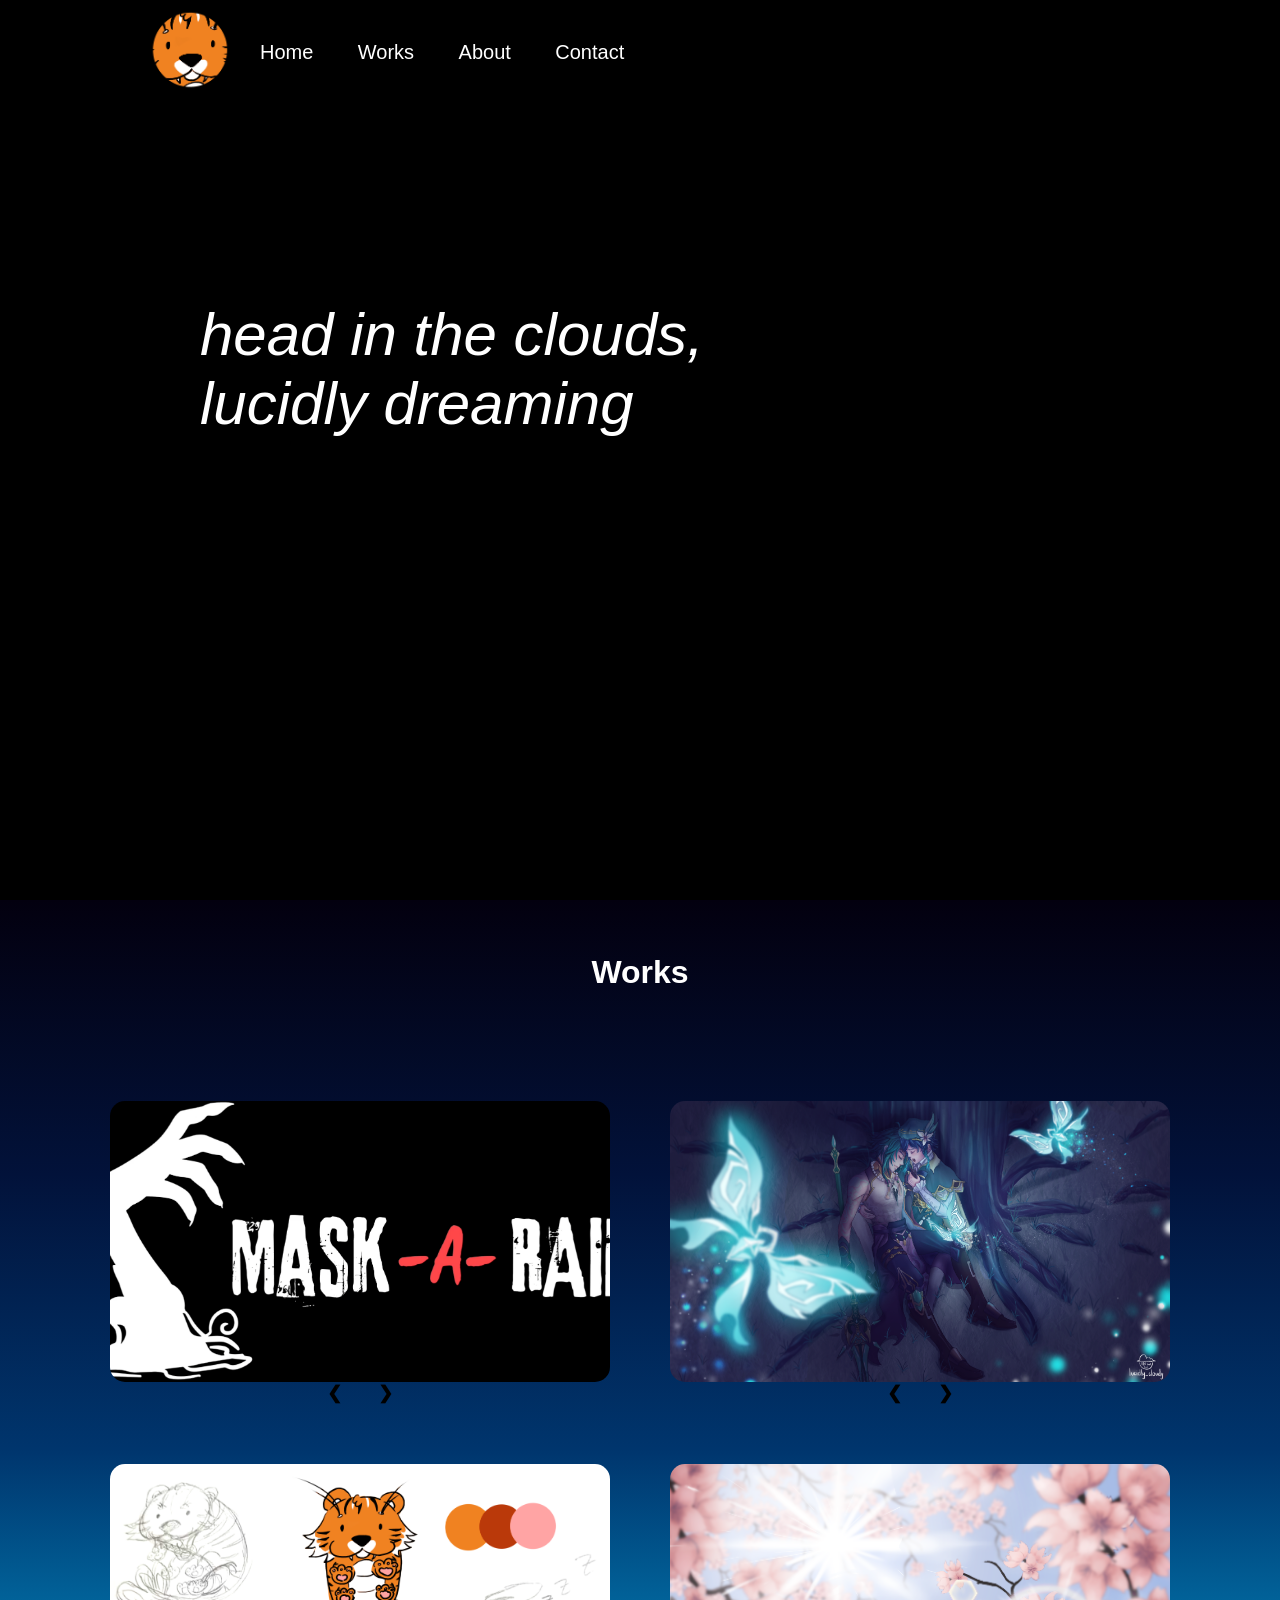
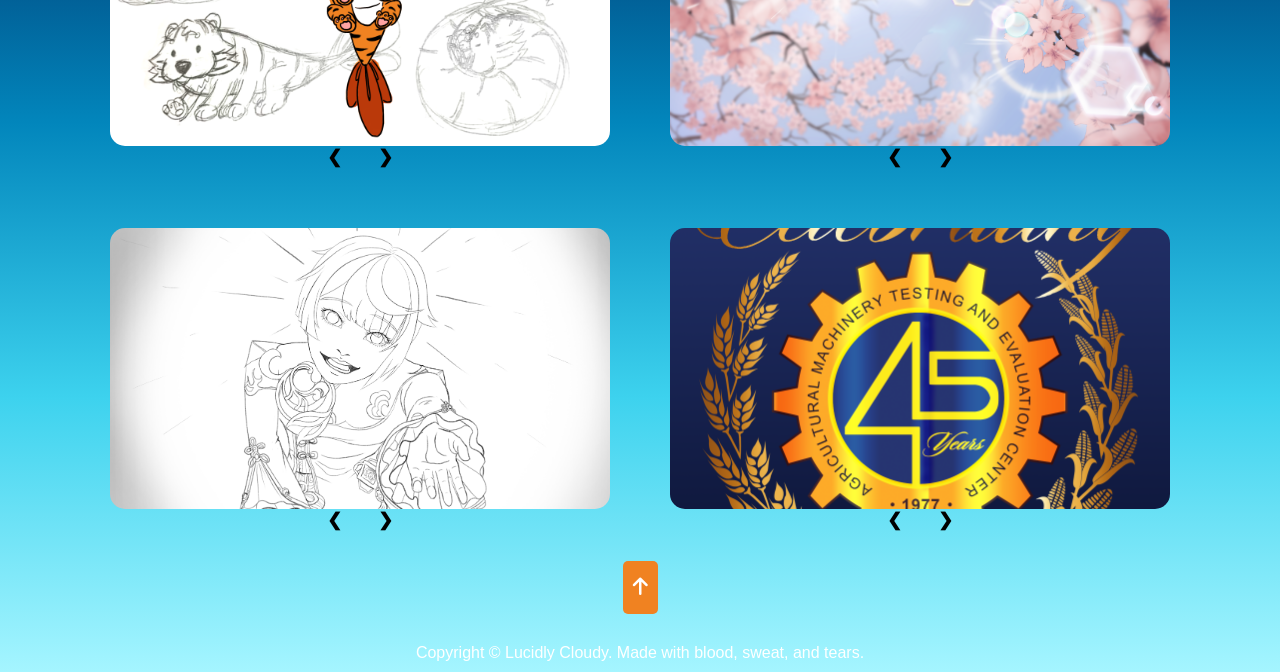
==== index.html @ 6aa977ea "fixed bug" ====
<!DOCTYPE html>
<html lang="en">
<head>
    <meta charset="UTF-8">
    <meta name="viewport" content="width=device-width, initial-scale=1.0">
    <title>Lucidly Cloudy</title>
    <link rel="stylesheet" href="style.css">
    <link rel="stylesheet" href="https://cdnjs.cloudflare.com/ajax/libs/font-awesome/6.4.2/css/all.min.css" integrity="sha512-z3gLpd7yknf1YoNbCzqRKc4qyor8gaKU1qmn+CShxbuBusANI9QpRohGBreCFkKxLhei6S9CQXFEbbKuqLg0DA==" crossorigin="anonymous" referrerpolicy="no-referrer" />
</head>
<body>
    <!--Header-->
    <div id="home"></div>    
    <div class="headerbackground"></div>
    <div class="headercontainer">
        <div class="header">
            <nav>
                <a href="index.html"><img class="logo" src="ImageLogo.png"></a>
                <ul>
                    <li><a href="#home">Home</a></li>
                    <li><a href="#works">Works</a></li>
                    <li><a href="about.html">About</a></li>
                    <li><a href="contact.html">Contact</a></li>
                </ul>
            </nav>
        </div>
        <p class="headerquote">head in the clouds,<br>lucidly dreaming</p>
    </div>

    <!--Works-->
    <div id="works">
        <br>
        <br>
        <br>   
        <h1 class="worksmaintitle">Works</h1> 
        <div class="workscontainer">
            <!--Games-->
            <div class="slideshow-container">
                <div class="mySlides1">
                    <img src="ImageTusokatTiyaga.png">
                    <div class="card-body">
                        <h1 class="worksTitle">Games</h1>
                        <a href="games.html"><button class = "card-btn"> see more</button></a>
                    </div>
                </div>
                <div class="mySlides1">
                    <img src="ImageDeepSpaceTavern.png">
                    <div class="card-body">
                        <h1 class="worksTitle">Games</h1>
                        <a href="games.html"><button class = "card-btn"> see more</button></a>
                    </div>
                </div>
                <div class="mySlides1">
                    <img src="ImgaeMaskARaid.png">
                    <div class="card-body">
                        <h1 class="worksTitle">Games</h1>
                        <a href="games.html"><button class = "card-btn"> see more</button></a>
                    </div>
                </div>
                <a class="prev" onclick="plusSlides(-1, 0)">&#10094;</a>
                <a class="next" onclick="plusSlides(1, 0)">&#10095;</a>
            </div>

            <!--Digital Illustrations-->
            <div class="slideshow-container">
                <div class="mySlides2">
                    <img src="ImageZhongli.png">
                    <div class="card-body">
                        <h1 class="worksTitle">Digital Illustrations</h1>
                        <a href="digitalillustrations.html"><button class = "card-btn"> see more</button></a>
                    </div>
                </div>
                <div class="mySlides2">
                    <img src="ImageMagic.png">
                    <div class="card-body">
                        <h1 class="worksTitle">Digital Illustrations</h1>
                        <a href="digitalillustrations.html"><button class = "card-btn"> see more</button></a>
                    </div>
                </div>
                <div class="mySlides2">
                    <img src="ImageXIaoven.png">
                    <div class="card-body">
                        <h1 class="worksTitle">Digital Illustrations</h1>
                        <a href="digitalillustrations.html"><button class = "card-btn"> see more</button></a>
                    </div>
                </div>
                <a class="prev" onclick="plusSlides(-1, 1)">&#10094;</a>
                <a class="next" onclick="plusSlides(1, 1)">&#10095;</a>
            </div>

            <!--Character Design-->
            <div class="slideshow-container">
                <div class="mySlides3">
                    <img src="ImageCorgi-Panda Onsie in Flower Field.jpg">
                    <div class="card-body">
                        <h1 class="worksTitle">Character Designs</h1>
                        <a href="characterdesigns.html"><button class = "card-btn"> see more</button></a>
                    </div>
                </div>
                <div class="mySlides3">
                    <img src="ImageOC1CharSheet.png">
                    <div class="card-body">
                        <h1 class="worksTitle">Character Designs</h1>
                        <a href="characterdesigns.html"><button class = "card-btn"> see more</button></a>
                    </div>
                </div>
                <div class="mySlides3">
                    <img src="ImageSugpoCharSheet.png">
                    <div class="card-body">
                        <h1 class="worksTitle">Character Designs</h1>
                        <a href="characterdesigns.html"><button class = "card-btn"> see more</button></a>
                    </div>
                </div>
                <a class="prev" onclick="plusSlides(-1, 2)">&#10094;</a>
                <a class="next" onclick="plusSlides(1, 2)">&#10095;</a>
            </div>

            <!--Backgrounds-->
            <div class="slideshow-container">
                <div class="mySlides4">
                    <img src="ImageLiyue.jpg">
                    <div class="card-body">
                        <h1 class="worksTitle">Backgrounds</h1>
                        <a href="backgrounds.html"><button class = "card-btn"> see more</button></a>
                    </div>
                </div>
                <div class="mySlides4">
                    <img src="ImageStarTrail.png">
                    <div class="card-body">
                        <h1 class="worksTitle">Backgrounds</h1>
                        <a href="backgrounds.html"><button class = "card-btn"> see more</button></a>
                    </div>
                </div>
                <div class="mySlides4">
                    <img src="ImageSakura.png">
                    <div class="card-body">
                        <h1 class="worksTitle">Backgrounds</h1>
                        <a href="backgrounds.html"><button class = "card-btn"> see more</button></a>
                    </div>
                </div>
                <a class="prev" onclick="plusSlides(-1, 3)">&#10094;</a>
                <a class="next" onclick="plusSlides(1, 3)">&#10095;</a>
            </div>
            <div class="slideshow-container">
                <div class="mySlides5">
                    <img src="Image01 She must have known.png">
                    <div class="card-body">
                       <h1 class="worksTitle">Storyboards, Comics, Scripts, Animatics</h1>
                       <a href="storyboards.html"><button class = "card-btn"> see more</button></a>
                   </div>
                </div>

                <!--Comics-->
                <div class="mySlides5">
                    <img src="Image14 You are.png">
                    <div class="card-body">
                       <h1 class="worksTitle">Storyboards, Comics, Scripts, Animatics</h1>
                       <a href="storyboards.html"><button class = "card-btn"> see more</button></a>
                   </div>
                </div>
                <div class="mySlides5">
                    <img src="Image11.png">
                    <div class="card-body">
                       <h1 class="worksTitle">Storyboards, Comics, Scripts, Animatics</h1>
                       <a href="storyboards.html"><button class = "card-btn"> see more</button></a>
                   </div>
                </div>
                <a class="prev" onclick="plusSlides(-1, 4)">&#10094;</a>
                <a class="next" onclick="plusSlides(1, 4)">&#10095;</a>
            </div>

           <!--Graphic Designs-->
           <div class="slideshow-container">
               <div class="mySlides6">
                   <img src="ImageScientificbanner.png">
                   <div class="card-body">
                       <h1 class="worksTitle">Graphic Designs</h1>
                       <a href="graphicdesigns.html"><button class = "card-btn"> see more</button></a>
                   </div>
               </div>
                <div class="mySlides6">
                    <img src="ImageAgriculturalmachinesicon.png">
                    <div class="card-body">
                       <h1 class="worksTitle">Graphic Designs</h1>
                       <a href="graphicdesigns.html"><button class = "card-btn"> see more</button></a>
                   </div>
                </div>
                <div class="mySlides6">
                    <img src="ImageAMTEC Post 2.png">
                    <div class="card-body">
                       <h1 class="worksTitle">Graphic Designs</h1>
                       <a href="graphicdesigns.html"><button class = "card-btn"> see more</button></a>
                   </div>
                </div>
                <a class="prev" onclick="plusSlides(-1, 5)">&#10094;</a>
                <a class="next" onclick="plusSlides(1, 5)">&#10095;</a>
            </div>
        
        </div>    
        
        <!--Return Button-->
        <a href="#home"><button class="upbtn"><i class="fas fa-arrow-up"></i></button></a>

        <!--Copyright-->
        <div class="copyright">
            <p>Copyright © Lucidly Cloudy. Made with blood, sweat, and tears.</p>
        </div>

    </div> 
            
        
    
    

    <script src="script.js"></script>

    
</body>
</html>
---- style.css ----
*{
    padding: 0;
    margin: 0;
    font-family: 'Poppins', sans-serif; 
}

body {
    background-color: black;
    color: #fff;
}

/*Smooth Scrolling upon clicking 'Work'*/
html{
    scroll-behavior: smooth;
}

/*Fade In Effect*/
@keyframes fadeIn {
    0% {
      opacity: 0;
    }
    100% {
        opacity: 100%;    }
  } 

 /*For all Images*/
img {
    width: 100%;
    height: 100%;
    object-fit: cover;
    border-radius: 15px;
}


#home{
    color: none;
}

/*--Header--*/
.headerbackground{
    animation: fadeIn 5s;
    width: 100%;
    height: 100vh;
    background-image: url(ImageMagic.png);
    background-size: cover;
    background-position: center;
    position: absolute;
    background-attachment: fixed;
}

.headercontainer{
    width: 100%;
    height: 100vh;
    position: relative;
}

.header{
    animation: fadeIn 1s;
    width: 100%;
    height: 100px;
}

.logo{
    padding: 10px 10px 10px 150px;
    width: 80px;
    height: 80px;
    position: relative;
}

/*Navigation Format*/
nav{
    display: flex;
    align-items:center;
    flex-wrap: wrap;
}

nav ul li{
    display: inline-block;
    list-style: none;
    margin: 20px;
}

nav ul li a {
    color: #fff;
    text-decoration: none;
    font-size: 20px;
    position:relative;
}

nav ul li a::after{
    content: '';
    width: 0;
    height: 3px;   
    background: #F08221;
    position: absolute;
    left: 0;
    bottom: -6px;
    transition: 0.5s;
}

nav ul li a:hover::after{
    width: 100%
}

/*Header Quote*/
.headerquote {
    animation: fadeIn 3s;
    padding: 200px 0px 100px 200px;
    font-size: 60px;
    font-style:italic;  
    color: #fff;
    position: relative;
}





/*Works*/
#works{ 
    background-image: linear-gradient(#03000f, #02123a,#00356d, #0286bc, #3dd2ee, #a5f5ff);   
    width: 100%;
    height: 100hv;
    text-align: center;
    position: absolute;
}

.worksmaintitle{
    padding: 0px 50px 80px 50px;
}

/*Slideshow*/
.workscontainer{
    justify-content: center;    
    display: flex;
    flex-wrap: wrap;
    position: relative;
}

.slideshow-container {
    padding: 30px;
    position: relative;
}

.mySlides1, .mySlides2, .mySlides3, .mySlides4, .mySlides5, .mySlides6{
    overflow: hidden;
    display: none;
    width:  500px;
    height: 281.25px;
    position: relative;
}

/*Slideshow Button*/
.prev, .next {
    cursor:pointer;
    width: auto;
    padding: 16px;
    color: black;
    font-weight: bold;
    font-size: 18px;
    transition: 0.6s ease;
    border-radius: 3px 0 0 3px;
    user-select: none;
    outline: none;
  }

.next {
    right: 0;
    border-radius: 0 3px 3px 0;
}

.prev:hover, .next:hover {
  color: #F08221;
}

/*Card Pop-up*/
.card-body{
    width:  500px;
    height: 281.25px;
    position: absolute;
    top:330px;
    right:0px;
    background: #f082218a;
    backdrop-filter: blur(5px);
    border-radius: 15px;
    transition: 0.7s;
}

.worksTitle{
   padding: 25% 0% 3% 0%;
}

.card-btn{
    color: black;
    background: white;
    padding: 10px 20px;
    border-radius: 5px;
    border: none;
    outline: none;
    font-weight: 500;
    cursor: pointer;
}

.card-btn:hover{
    color: white;
    background: rgb(73, 132, 209);
}

.mySlides1:hover .card-body{
    top: 0px;
    right: 0px;
}
.mySlides2:hover .card-body{
    top: 0px;
    right: 0px;
}
.mySlides3:hover .card-body{
    top: 0px;
    right: 0px;
}
.mySlides4:hover .card-body{
    top: 0px;
    right: 0px;
}
.mySlides5:hover .card-body{
    top: 0px;
    right: 0px;
}
.mySlides6:hover .card-body{
    top: 0px;
    right: 0px;
}
.upbtn{
    color: white;
    background: #F08221;
    padding: 15px 10px;
    border-radius: 5px;
    border: none;
    outline: none;
    font-weight: 500;
    cursor: pointer;
    font-size: 20px;
    position: relative;
}

.upbtn:hover{
    color: #F08221;
    background: white;
}



/*About Me*/
.headerbackgroundAbout{
    background-image: linear-gradient(#2E5894, #5175A7, #7392BA, #96AFCD, #B8CCE0, #DBE9F3);
    background-repeat: no-repeat;
    background-size: 100%;
    width: 100%;
    height: 100vh;
    position: absolute;
}

.headercontainerAbout{ 
    width: 100%; 
    height: 100hv;
}

.aboutcontainer{
    width: 100%;
    height: 100%;
    background-position: center;
    padding: 80px 0px 0px 0px ;
    display: flex;
    flex-wrap: wrap;
    justify-content:center;
    position: relative;
}

.mypicturecontainer{
    animation: fadeIn 2s;
    background-color:'';
    width: 523px;
    height: 700px;
    object-fit: contain;
}

.aboutmecontainer{
    animation: fadeIn 5s;
    padding: 20px;
    width: 523px;
    height: 700x;
    position: relative;
}

.aboutmetitle{
    padding: 0px 50px 10px 50px;
    font-size: 45px;
}

.aboutmetext{
    padding: 0px 50px 0px 50px;
    font-size: 20px;
}

.otherinfotitle{
    padding: 0px 50px 0px 50px;
    font-size: 45px;
}

.otherinfocontainer{
    padding: 0px 50px 80px 70px;
    width: 520px;
    height: 100px;
}

.otherinfotext{
    font-size: 20px;
}





/*Contact*/
.contactcontainer{
    animation: fadeIn 2s;
    width: 100%;
    height: 100px;
}

.contactrow{
    padding: 100px;
    display: flex;
    justify-content:center;
    position: relative;
}

/*Contact Left Side*/
.contact-left{
    flex-basis: 25%;
    padding: 20px;
    width: 100px;
    height: 100px;
    position: relative;
}

.contactmetitle{
    font-size: 45px;
}

.contactleft p{
    flex-basis: 30px;
}

.contactleft p i{
    color:white;
    margin-right: 15px;
    font-size: 25px;
}

.socialicons{
    margin-top: 30px;
}

.social-icons a{
    text-decoration: none;
    font-size: 25px;
    margin-right: 15px;
    color: white;
    display: inline-block;
    transition: transform 0.5s;
}

.social-icons a:hover{
    color: #F08221;
    transform: translateY(-5px);
    
}

.about-btn{
    text-decoration: none;
    color: black;
    background: white;
    padding: 10px 20px;
    border-radius: 5px;
    border: 0;
    outline: none;
    font-weight: 500;
    cursor: pointer;
}

.about-btn:hover{
    color: white;
    background: #F08221;
}

/*Contact Right Side*/
.contact-right{
    flex-basis: -75%;
    padding: 20px;
}

.contact-right form{
    width: 100%;
}

form input, form textarea{
    width: 100%;
    border: 0;
    outline: none;
    background: white;
    padding: 15px;
    margin: 15px 0;
    color: black;
    font-size: 18px;
    border-radius: 6px;
}

#msg{
    color: white;
    margin-top: 10px;
    display: block;
}

/*Copyright*/
.copyright{
    position: absolute;
    position: relative;
    text-align: center;
    margin-top: 30px;
    margin-bottom: 10px;
}


/*Gallery*/
.gallerycontainer{
    position: relative;
    min-height: 100vh;
    background-image: linear-gradient(#2E5894, #5175A7, #7392BA, #96AFCD, #B8CCE0, #DBE9F3);
}

.galleryTitle{
    font-size: 40px;
    font-weight: 500;
    padding: 15px;
    color: white;   
    text-align: center;
    font-weight: 600;
}

.gallerycontainer .galleryimage-container{
    display: flex;
    flex-wrap: wrap;
    gap: 15px;
    justify-content: center;
    padding: 10px;
}

.gallerycontainer .galleryimage-container .galleryimage{
    height: 300px;
    width: 400px;
    border: 10px solid white;
    box-shadow: 0 5px 15px rgba(0,0,0,.1);
    overflow: hidden;
    cursor: pointer;
}

.gallerycontainer .galleryimage-container .galleryimage img{
    width: 100%;
    height: 100%;
    object-fit: cover;
    transition: .2s linear;
}

.gallerycontainer .galleryimage-container .galleryimage:hover img{
    transform: scale(1.2);
}

/*Button to Return to Works*/
.returntoWorks a{
    text-decoration: none;
}

.returntoWorks p{
    padding: 50px;
    font-size: 20px;
    color:black;
}

.returntoWorks:hover p{
    color: #F08221;
}

/*popup*/
.gallerycontainer .popup-image{
    position: fixed;
    top: 0;
    left: 0;    
    background: rgba(0,0,0,.9);
    height: 100%;
    width: 100%;
    z-index: 100;
    display: none; 
}

.gallerycontainer .popup-image span{
    position: absolute;
    top: 0;
    right: 10px;
    font-size: 40px;
    font-weight: bolder;
    color: white;
    cursor: pointer;
    z-index: 100;
}

.gallerycontainer .popup-image img{
    position: absolute;
    top: 50%;
    left: 50%;
    transform: translate(-50%, -50%);
    height: 800px;
    object-fit: contain; 
}

@media (max-width:768px) {
    .gallerycontainer .popup-image img{
        width: 95%;
    }
        
}
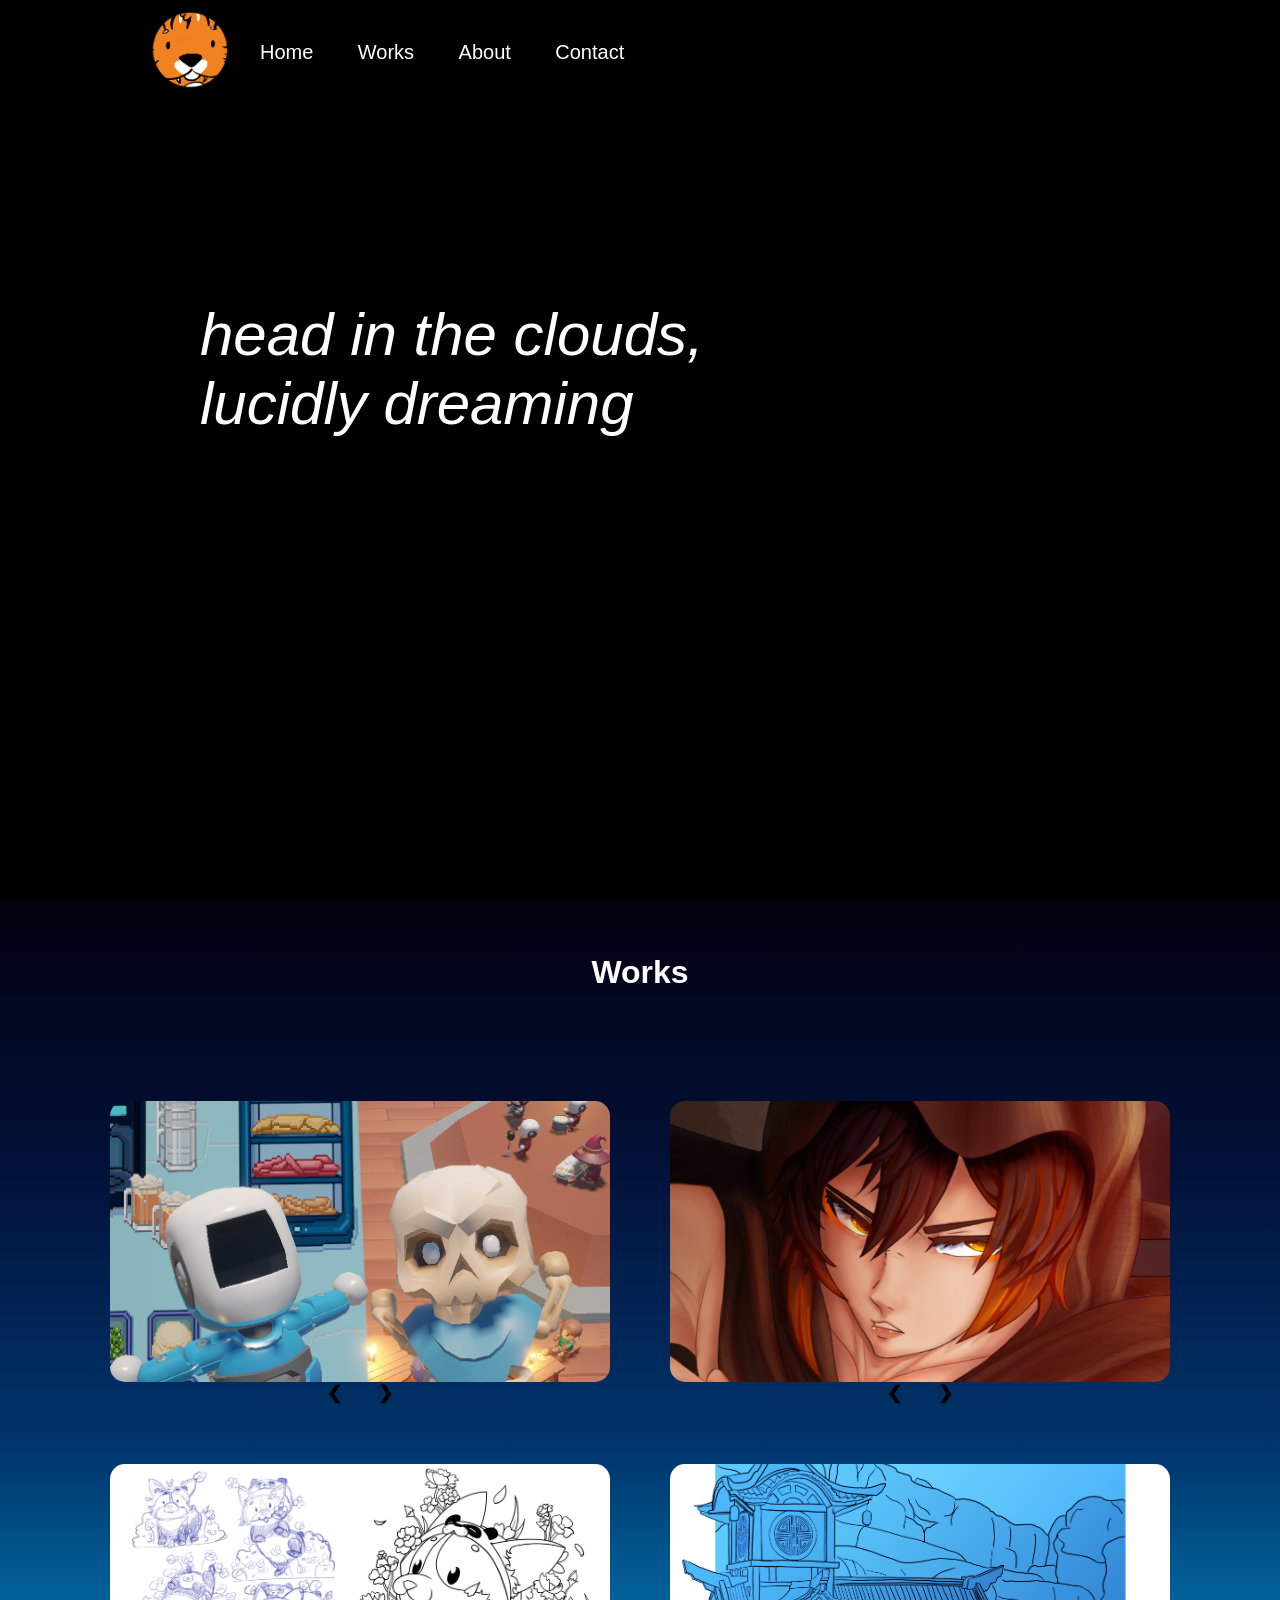
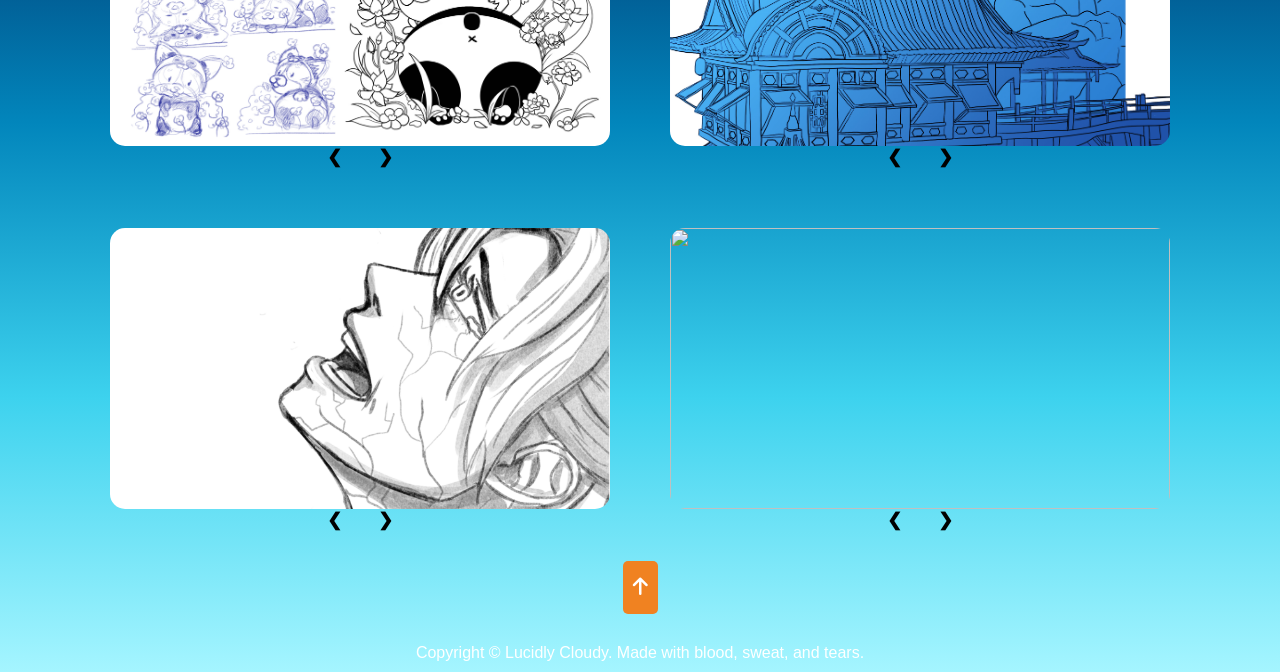
==== commit 28bed1a0: "trial" ====
--- a/index.html
+++ b/index.html
@@ -36,28 +36,28 @@
             <!--Games-->
             <div class="slideshow-container">
                 <div class="mySlides1">
-                    <img src="ImageTusokatTiyaga.png">
+                    <img src="ImageDeepSpaceTavern.png">
                     <div class="card-body">
                         <h1 class="worksTitle">Games</h1>
                         <a href="games.html"><button class = "card-btn"> see more</button></a>
                     </div>
                 </div>
                 <div class="mySlides1">
-                    <img src="ImageDeepSpaceTavern.png">
+                    <img src="ImageMaskARaid.png">
                     <div class="card-body">
                         <h1 class="worksTitle">Games</h1>
                         <a href="games.html"><button class = "card-btn"> see more</button></a>
                     </div>
                 </div>
                 <div class="mySlides1">
-                    <img src="ImgaeMaskARaid.png">
+                    <img src="ImageTusokatTiyaga.png">
                     <div class="card-body">
                         <h1 class="worksTitle">Games</h1>
                         <a href="games.html"><button class = "card-btn"> see more</button></a>
                     </div>
                 </div>
-                <a class="prev" onclick="plusSlides(-1, 0)">&#10094;</a>
-                <a class="next" onclick="plusSlides(1, 0)">&#10095;</a>
+                <a class="prev" onclick="plusSlides(-1, 0, this)">&#10094;</a>
+                <a class="next" onclick="plusSlides(1, 0, this)">&#10095;</a>
             </div>
 
             <!--Digital Illustrations-->
@@ -83,8 +83,8 @@
                         <a href="digitalillustrations.html"><button class = "card-btn"> see more</button></a>
                     </div>
                 </div>
-                <a class="prev" onclick="plusSlides(-1, 1)">&#10094;</a>
-                <a class="next" onclick="plusSlides(1, 1)">&#10095;</a>
+                <a class="prev" onclick="plusSlides(-1, 1, this)">&#10094;</a>
+                <a class="next" onclick="plusSlides(1, 1, this)">&#10095;</a>
             </div>
 
             <!--Character Design-->
@@ -110,8 +110,8 @@
                         <a href="characterdesigns.html"><button class = "card-btn"> see more</button></a>
                     </div>
                 </div>
-                <a class="prev" onclick="plusSlides(-1, 2)">&#10094;</a>
-                <a class="next" onclick="plusSlides(1, 2)">&#10095;</a>
+                <a class="prev" onclick="plusSlides(-1, 2, this)">&#10094;</a>
+                <a class="next" onclick="plusSlides(1, 2, this)">&#10095;</a>
             </div>
 
             <!--Backgrounds-->
@@ -137,8 +137,8 @@
                         <a href="backgrounds.html"><button class = "card-btn"> see more</button></a>
                     </div>
                 </div>
-                <a class="prev" onclick="plusSlides(-1, 3)">&#10094;</a>
-                <a class="next" onclick="plusSlides(1, 3)">&#10095;</a>
+                <a class="prev" onclick="plusSlides(-1, 3, this)">&#10094;</a>
+                <a class="next" onclick="plusSlides(1, 3, this)">&#10095;</a>
             </div>
             <div class="slideshow-container">
                 <div class="mySlides5">
@@ -164,8 +164,8 @@
                        <a href="storyboards.html"><button class = "card-btn"> see more</button></a>
                    </div>
                 </div>
-                <a class="prev" onclick="plusSlides(-1, 4)">&#10094;</a>
-                <a class="next" onclick="plusSlides(1, 4)">&#10095;</a>
+                <a class="prev" onclick="plusSlides(-1, 4, this)">&#10094;</a>
+                <a class="next" onclick="plusSlides(1, 4, this)">&#10095;</a>
             </div>
 
            <!--Graphic Designs-->
@@ -191,8 +191,8 @@
                        <a href="graphicdesigns.html"><button class = "card-btn"> see more</button></a>
                    </div>
                 </div>
-                <a class="prev" onclick="plusSlides(-1, 5)">&#10094;</a>
-                <a class="next" onclick="plusSlides(1, 5)">&#10095;</a>
+                <a class="prev" onclick="plusSlides(-1, 5, this)">&#10094;</a>
+                <a class="next" onclick="plusSlides(1, 5, this)">&#10095;</a>
             </div>
         
         </div>    
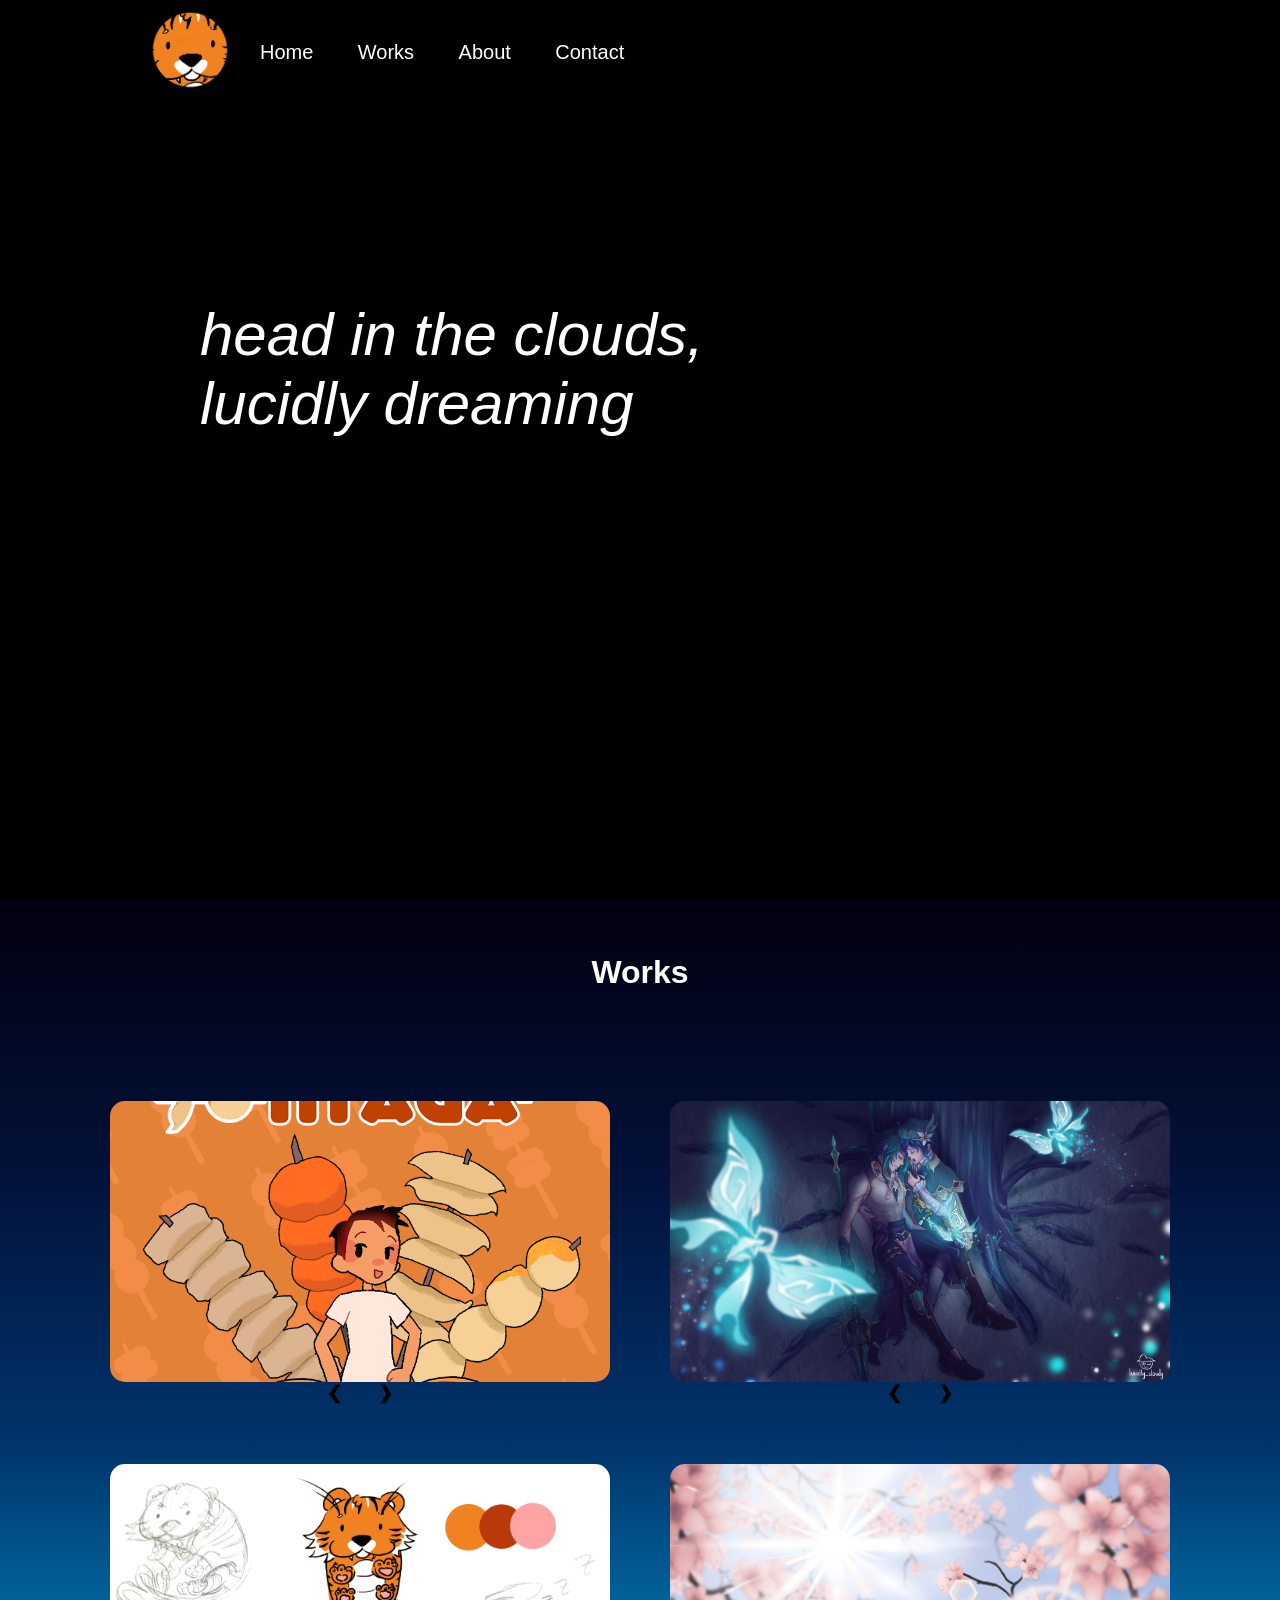
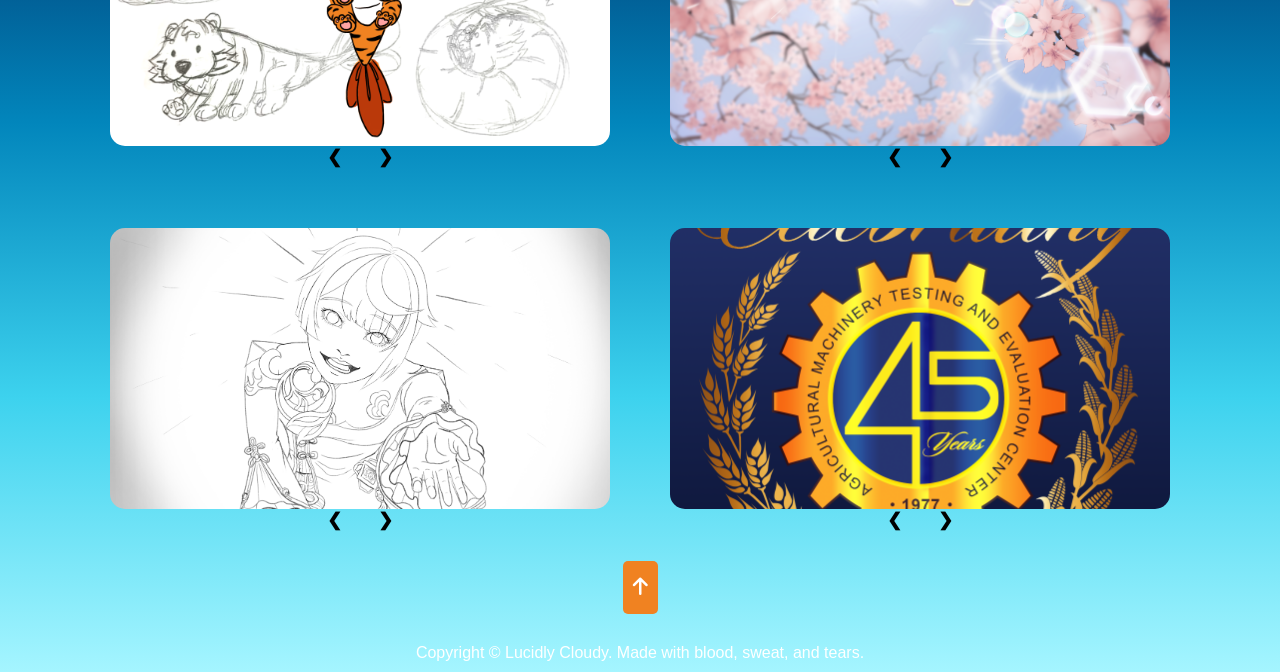
==== commit 6329a5a1: "changed first images" ====
--- a/index.html
+++ b/index.html
@@ -36,7 +36,7 @@
             <!--Games-->
             <div class="slideshow-container">
                 <div class="mySlides1">
-                    <img src="ImageDeepSpaceTavern.png">
+                    <img src="ImageTusokatTiyaga.png">
                     <div class="card-body">
                         <h1 class="worksTitle">Games</h1>
                         <a href="games.html"><button class = "card-btn"> see more</button></a>
@@ -50,7 +50,7 @@
                     </div>
                 </div>
                 <div class="mySlides1">
-                    <img src="ImageTusokatTiyaga.png">
+                    <img src="ImageDeepSpaceTavern.png">
                     <div class="card-body">
                         <h1 class="worksTitle">Games</h1>
                         <a href="games.html"><button class = "card-btn"> see more</button></a>
@@ -63,7 +63,7 @@
             <!--Digital Illustrations-->
             <div class="slideshow-container">
                 <div class="mySlides2">
-                    <img src="ImageZhongli.png">
+                    <img src="ImageXIaoven.png">
                     <div class="card-body">
                         <h1 class="worksTitle">Digital Illustrations</h1>
                         <a href="digitalillustrations.html"><button class = "card-btn"> see more</button></a>
@@ -77,7 +77,7 @@
                     </div>
                 </div>
                 <div class="mySlides2">
-                    <img src="ImageXIaoven.png">
+                    <img src="ImageZhongli.png">
                     <div class="card-body">
                         <h1 class="worksTitle">Digital Illustrations</h1>
                         <a href="digitalillustrations.html"><button class = "card-btn"> see more</button></a>
@@ -90,7 +90,7 @@
             <!--Character Design-->
             <div class="slideshow-container">
                 <div class="mySlides3">
-                    <img src="ImageCorgi-Panda Onsie in Flower Field.jpg">
+                    <img src="ImageSugpoCharSheet.png">
                     <div class="card-body">
                         <h1 class="worksTitle">Character Designs</h1>
                         <a href="characterdesigns.html"><button class = "card-btn"> see more</button></a>
@@ -104,7 +104,7 @@
                     </div>
                 </div>
                 <div class="mySlides3">
-                    <img src="ImageSugpoCharSheet.png">
+                    <img src="ImageCorgi-Panda Onsie in Flower Field.jpg">
                     <div class="card-body">
                         <h1 class="worksTitle">Character Designs</h1>
                         <a href="characterdesigns.html"><button class = "card-btn"> see more</button></a>
@@ -117,7 +117,7 @@
             <!--Backgrounds-->
             <div class="slideshow-container">
                 <div class="mySlides4">
-                    <img src="ImageLiyue.jpg">
+                    <img src="ImageSakura.png">
                     <div class="card-body">
                         <h1 class="worksTitle">Backgrounds</h1>
                         <a href="backgrounds.html"><button class = "card-btn"> see more</button></a>
@@ -131,7 +131,7 @@
                     </div>
                 </div>
                 <div class="mySlides4">
-                    <img src="ImageSakura.png">
+                    <img src="ImageLiyue.jpg">
                     <div class="card-body">
                         <h1 class="worksTitle">Backgrounds</h1>
                         <a href="backgrounds.html"><button class = "card-btn"> see more</button></a>
@@ -142,7 +142,7 @@
             </div>
             <div class="slideshow-container">
                 <div class="mySlides5">
-                    <img src="Image01 She must have known.png">
+                    <img src="Image11.png">
                     <div class="card-body">
                        <h1 class="worksTitle">Storyboards, Comics, Scripts, Animatics</h1>
                        <a href="storyboards.html"><button class = "card-btn"> see more</button></a>
@@ -158,7 +158,7 @@
                    </div>
                 </div>
                 <div class="mySlides5">
-                    <img src="Image11.png">
+                    <img src="Image01 She must have known.png">
                     <div class="card-body">
                        <h1 class="worksTitle">Storyboards, Comics, Scripts, Animatics</h1>
                        <a href="storyboards.html"><button class = "card-btn"> see more</button></a>
@@ -171,7 +171,7 @@
            <!--Graphic Designs-->
            <div class="slideshow-container">
                <div class="mySlides6">
-                   <img src="ImageScientificbanner.png">
+                   <img src="ImageAMTEC Post 2.png">
                    <div class="card-body">
                        <h1 class="worksTitle">Graphic Designs</h1>
                        <a href="graphicdesigns.html"><button class = "card-btn"> see more</button></a>
@@ -185,7 +185,7 @@
                    </div>
                 </div>
                 <div class="mySlides6">
-                    <img src="ImageAMTEC Post 2.png">
+                    <img src="ImageScientificbanner.png">
                     <div class="card-body">
                        <h1 class="worksTitle">Graphic Designs</h1>
                        <a href="graphicdesigns.html"><button class = "card-btn"> see more</button></a>
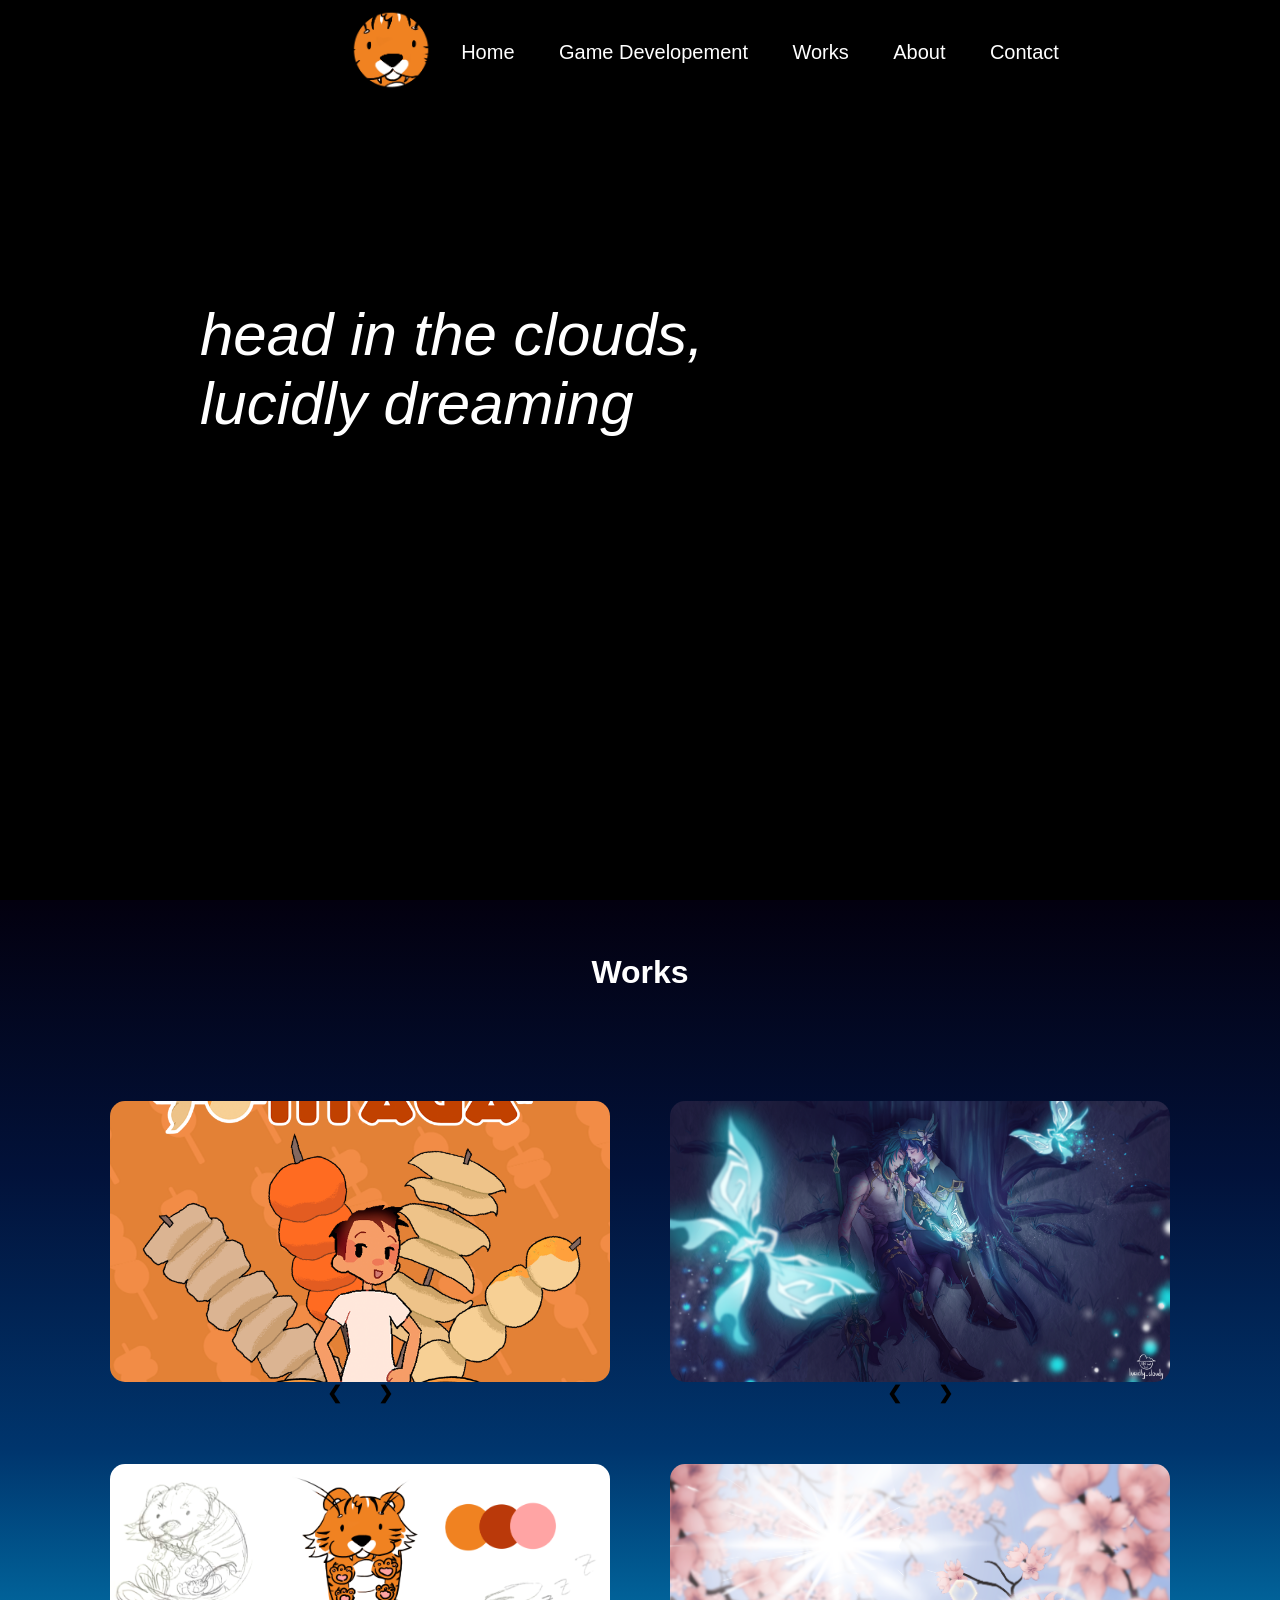
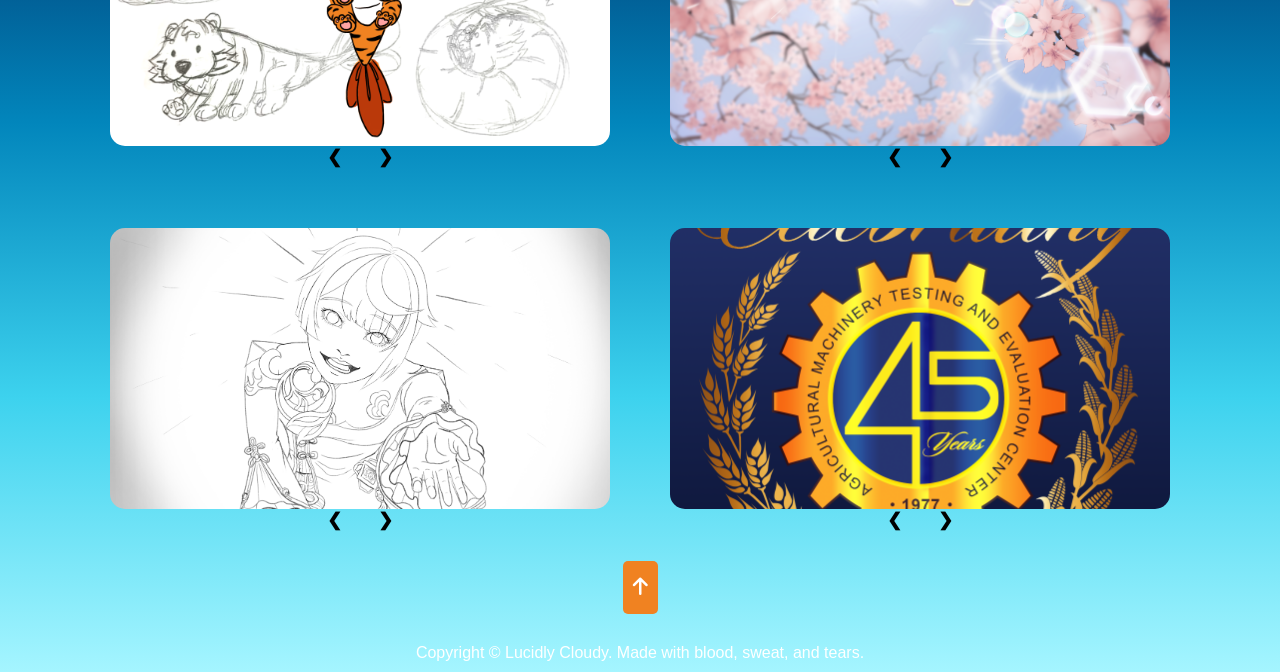
==== commit d1ab189b: "portfolio updated" ====
--- a/index.html
+++ b/index.html
@@ -17,6 +17,7 @@
                 <a href="index.html"><img class="logo" src="ImageLogo.png"></a>
                 <ul>
                     <li><a href="#home">Home</a></li>
+                    <li><a href="gamedevelopment.html">Game Developement</a></li>
                     <li><a href="#works">Works</a></li>
                     <li><a href="about.html">About</a></li>
                     <li><a href="contact.html">Contact</a></li>
@@ -39,7 +40,7 @@
                     <img src="ImageTusokatTiyaga.png">
                     <div class="card-body">
                         <h1 class="worksTitle">Games</h1>
-                        <a href="games.html"><button class = "card-btn"> see more</button></a>
+                        <a href="gamedevelopment.html"><button class = "card-btn"> see more</button></a>
                     </div>
                 </div>
                 <div class="mySlides1">
--- a/style.css
+++ b/style.css
@@ -71,6 +71,7 @@
 nav{
     display: flex;
     align-items:center;
+    justify-content: center;
     flex-wrap: wrap;
 }
 
@@ -117,6 +118,20 @@
 
 
 /*Works*/
+
+.workintroduction {
+    display: flex;
+    justify-content: center;   /* centers horizontally */
+    padding: 20px;
+}
+
+.workintroduction h2 {
+    max-width: 900px;
+    text-align: center;
+    line-height: 1.8;
+    color: #ddd; /* optional softer text */
+}
+
 #works{ 
     background-image: linear-gradient(#03000f, #02123a,#00356d, #0286bc, #3dd2ee, #a5f5ff);   
     width: 100%;
@@ -528,4 +543,91 @@
         width: 95%;
     }
         
+}
+
+
+
+/*games*/
+.gameinformation {
+    display: flex;
+    justify-content: space-between;
+    align-items: flex-start;
+    padding: 0 8%;
+}
+
+.gameplaycarousel {
+    position: relative;
+    max-width: 650px;
+    margin: auto;
+    overflow: hidden;
+}
+
+/* MAIN CAROUSEL */
+.carousel-track {
+    display: flex;
+    transition: transform 0.4s ease;
+    will-change: transform;
+}
+
+.carousel-track img {
+    flex: 0 0 100%;
+    width: 100%;
+    height: 100%;
+    object-fit: contain;
+}
+
+/* BUTTONS */
+.carousel-btn {
+    position: absolute;
+    top: 40%;
+    transform: translateY(-50%);
+    background: rgba(0,0,0,0.5);
+    color: white;
+    border: none;
+    font-size: 24px;
+    cursor: pointer;
+    padding: 10px;
+    z-index: 2;
+}
+
+.carousel-btn.left { left: 10px; }
+.carousel-btn.right { right: 10px; }
+
+/* THUMBNAILS */
+.carousel-thumbs {
+    display: flex;
+    gap: 8px;
+    margin-top: 10px;
+
+    overflow-x: auto;
+    scroll-behavior: smooth;
+
+    padding: 5px;
+}
+
+.carousel-thumbs img {
+    width: 80px;
+    height: 50px;
+    object-fit: cover;
+
+    cursor: pointer;
+    opacity: 0.5;
+    border-radius: 6px;
+
+    flex: 0 0 auto;
+    transition: 0.2s;
+}
+
+.carousel-thumbs img:hover {
+    opacity: 1;
+    transform: scale(1.05);
+}
+
+.carousel-thumbs img.active {
+    opacity: 1;
+    outline: 2px solid white;
+}
+
+.aboutthegame-container {
+    width: 45%;
 }
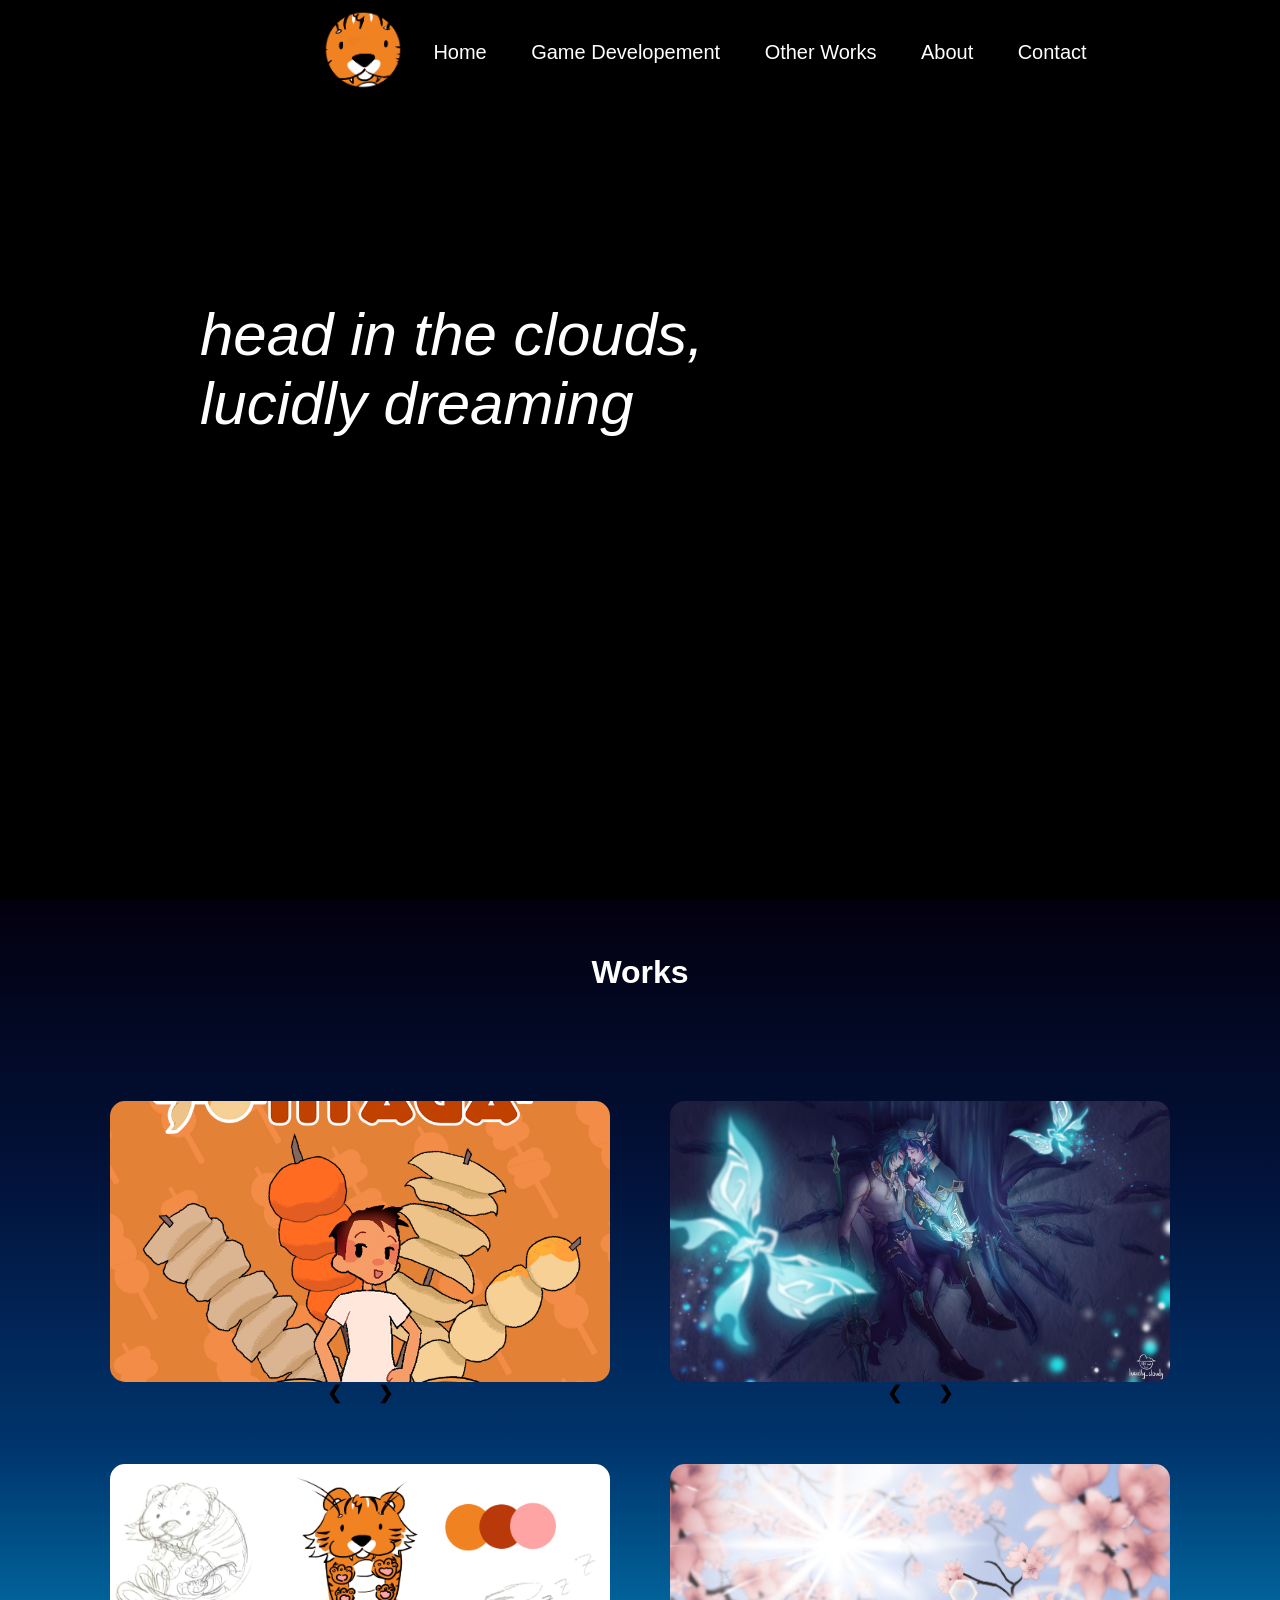
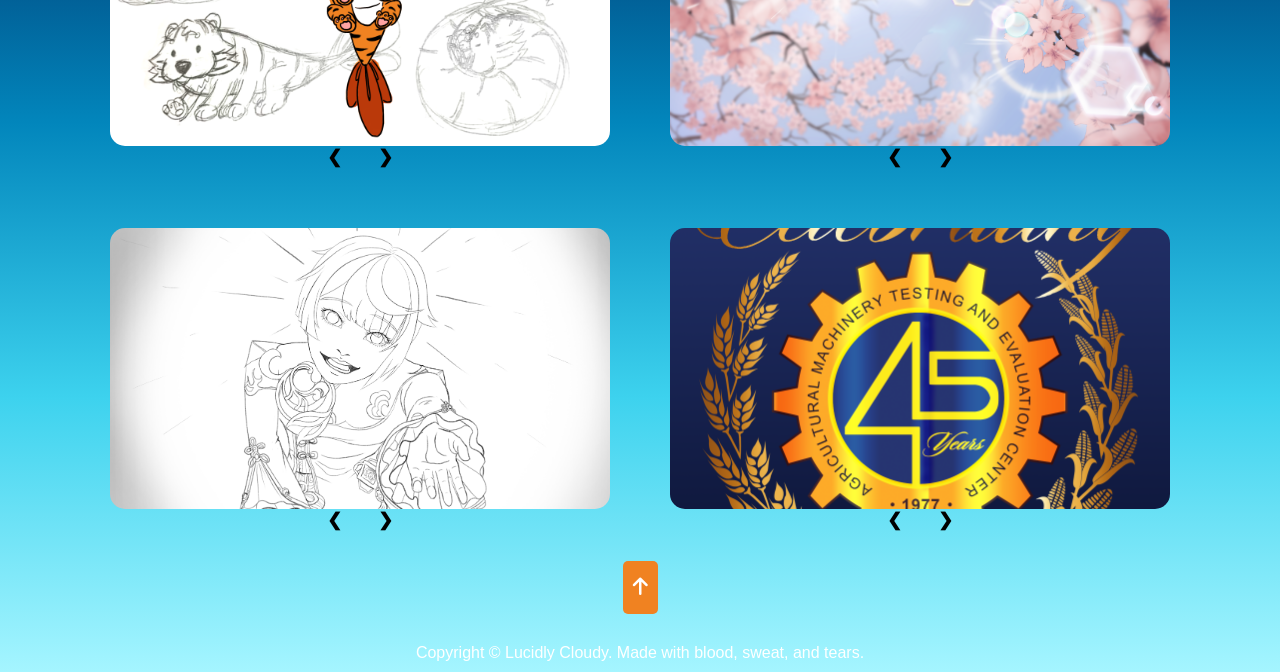
==== commit 0edae398: "Other works" ====
--- a/index.html
+++ b/index.html
@@ -18,7 +18,7 @@
                 <ul>
                     <li><a href="#home">Home</a></li>
                     <li><a href="gamedevelopment.html">Game Developement</a></li>
-                    <li><a href="#works">Works</a></li>
+                    <li><a href="#works">Other Works</a></li>
                     <li><a href="about.html">About</a></li>
                     <li><a href="contact.html">Contact</a></li>
                 </ul>
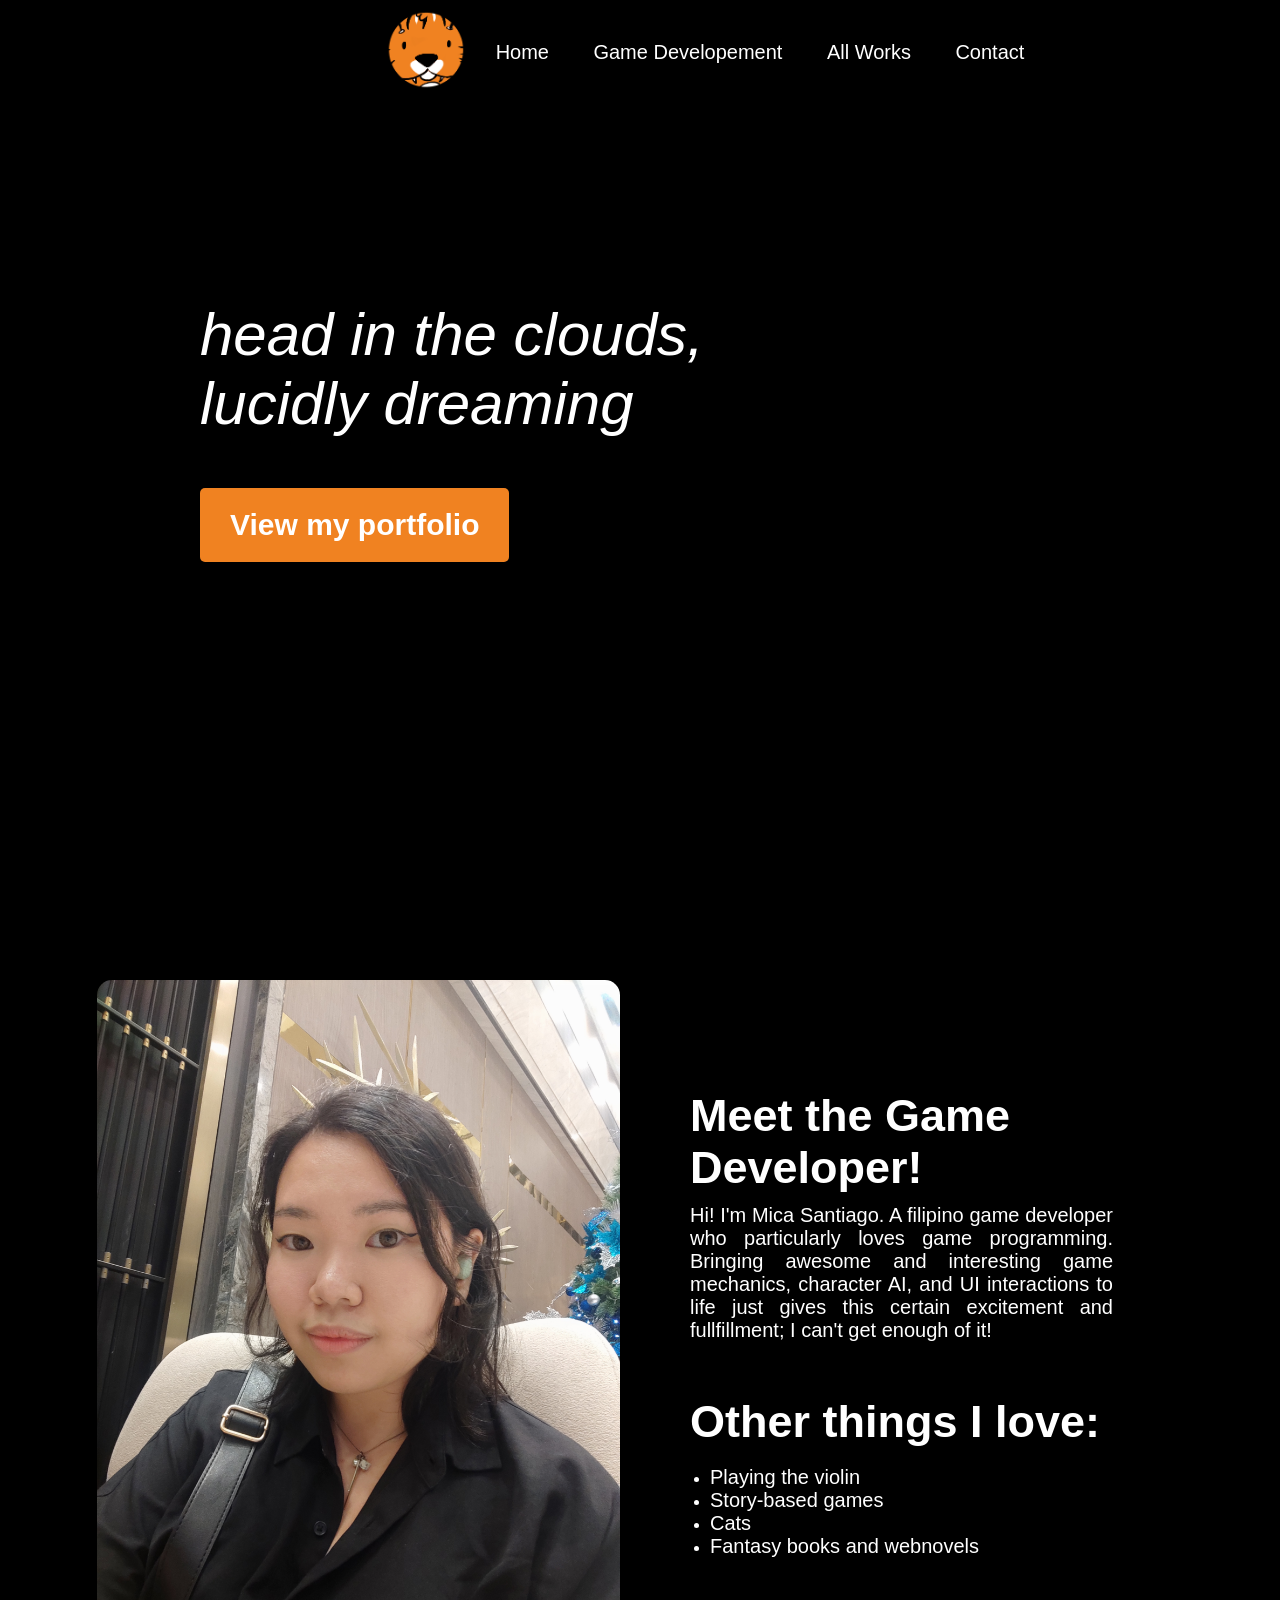
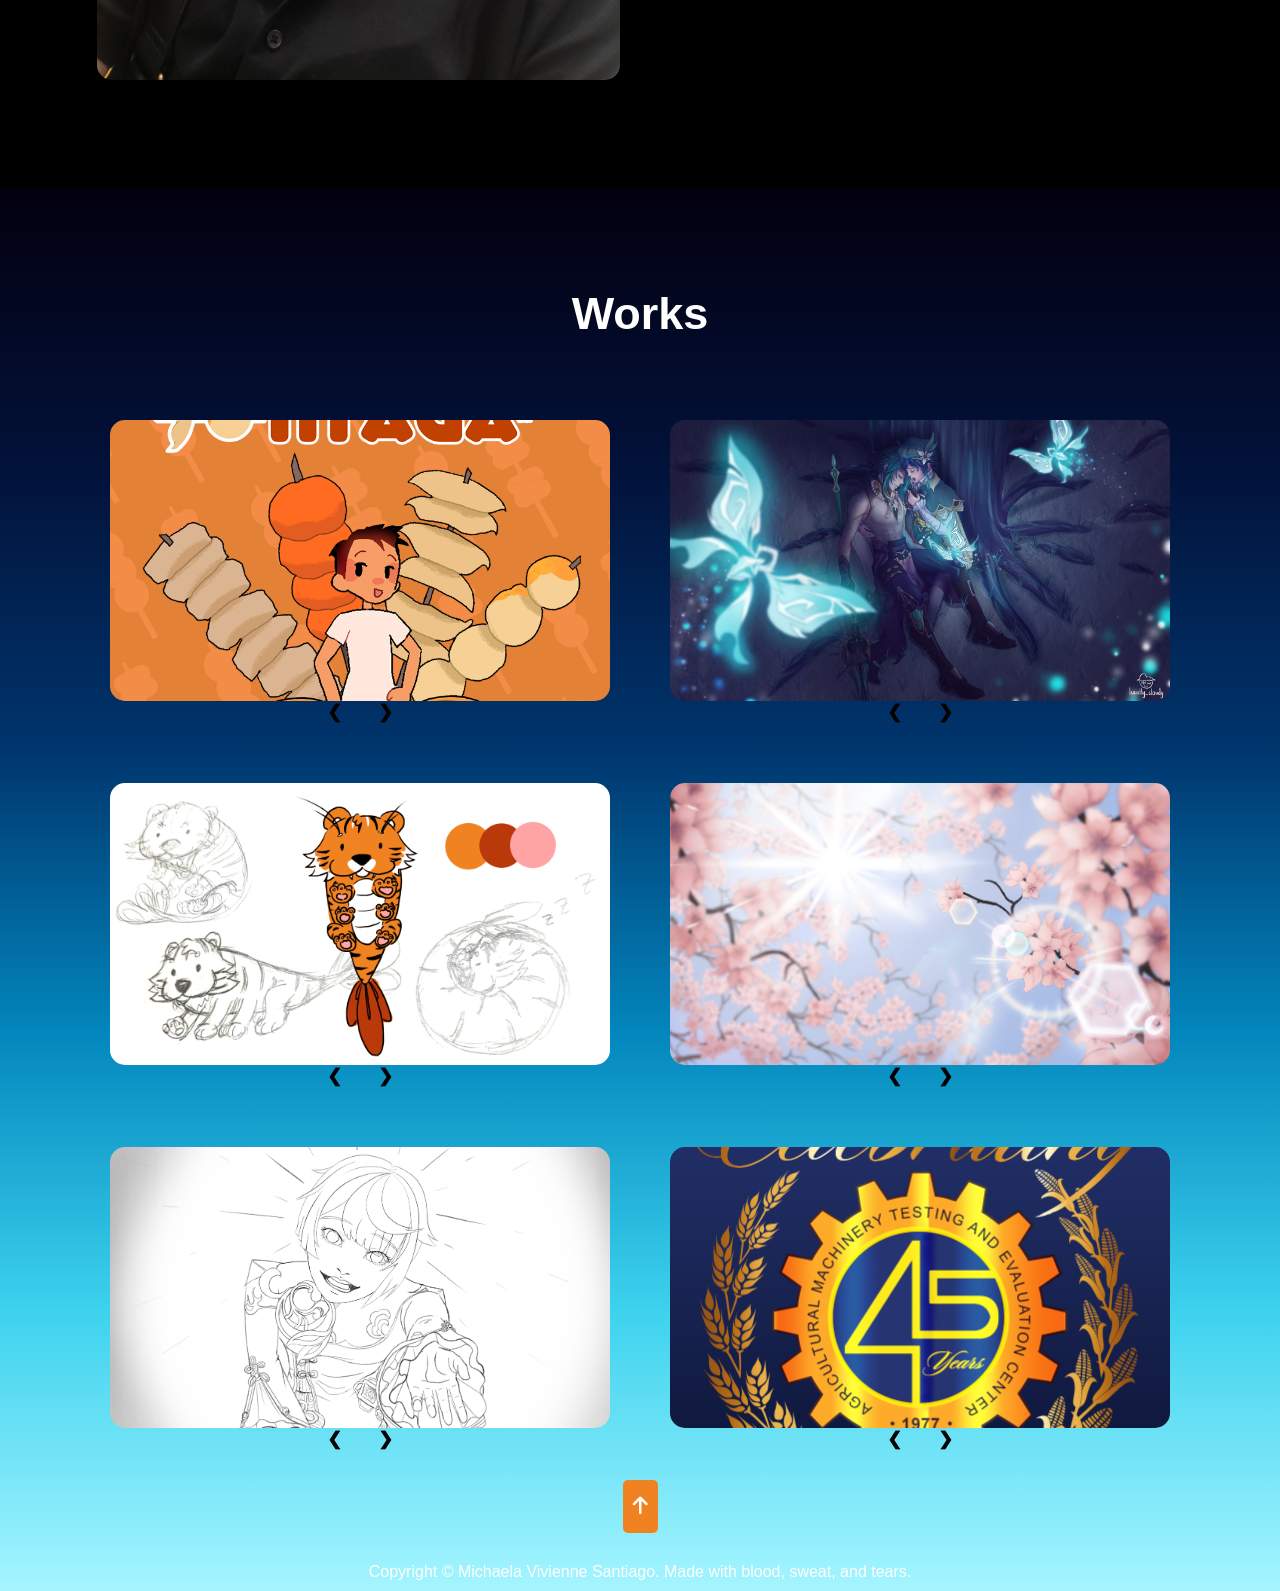
==== commit 946c2888: "Added games and assets" ====
--- a/index.html
+++ b/index.html
@@ -18,20 +18,58 @@
                 <ul>
                     <li><a href="#home">Home</a></li>
                     <li><a href="gamedevelopment.html">Game Developement</a></li>
-                    <li><a href="#works">Other Works</a></li>
-                    <li><a href="about.html">About</a></li>
+                    <li><a href="#works">All Works</a></li>
                     <li><a href="contact.html">Contact</a></li>
                 </ul>
             </nav>
         </div>
-        <p class="headerquote">head in the clouds,<br>lucidly dreaming</p>
+        <div class = "headerquotecontainer">
+            <p class="headerquote">head in the clouds,<br>lucidly dreaming</p>
+            <a href="gamedevelopment.html"><button class = "portfolio-btn"> View my portfolio</button></a>
+        </div>    
     </div>
 
+    <!--About-->
+    <div class="aboutcontainer">   
+        <!--Left side-->
+        <div class="mypicturecontainer">
+            <img id="meImg" src="ImageMe.jpg"
+                onmouseover="this.src='ImageMe2.jpeg'"
+                onmouseout="this.src='ImageMe.jpg'">
+        </div> 
+
+         <!--Right Side-->
+        <div class="aboutmecontainer">
+            <br>
+            <br>
+            <br>
+            <br>
+            <br>
+            <h1 class="aboutmetitle">Meet the Game Developer!</h1>
+            <p class="aboutmetext">Hi! I'm Mica Santiago. A filipino game developer who particularly loves game programming. Bringing awesome and interesting game mechanics, character AI, and UI interactions to life just gives this certain excitement and fullfillment; I can't get enough of it!</p> 
+            <br>
+            <br>
+            <br>
+            <h1 class="otherinfotitle">Other things I love:</h1>
+            <br>
+            <div class="otherinfocontainer">
+                 <ul>
+                    <li><p class="otherinfotext">Playing the violin</p></li>
+                    <li><p class="otherinfotext">Story-based games</p></li>
+                    <li><p class="otherinfotext">Cats</p></li>
+                    <li><p class="otherinfotext">Fantasy books and webnovels</p></li>
+                </ul>
+            </div>
+        </div>
+    </div>
+        <br>
+        <br>
+        <br> 
+        <br>
+        <br>
+        <br>
     <!--Works-->
-    <div id="works">
-        <br>
-        <br>
-        <br>   
+    <div id="works">  
         <h1 class="worksmaintitle">Works</h1> 
         <div class="workscontainer">
             <!--Games-->
@@ -39,22 +77,22 @@
                 <div class="mySlides1">
                     <img src="ImageTusokatTiyaga.png">
                     <div class="card-body">
-                        <h1 class="worksTitle">Games</h1>
+                        <h1 class="worksTitle">Game Developement</h1>
                         <a href="gamedevelopment.html"><button class = "card-btn"> see more</button></a>
                     </div>
                 </div>
                 <div class="mySlides1">
-                    <img src="ImageMaskARaid.png">
-                    <div class="card-body">
-                        <h1 class="worksTitle">Games</h1>
-                        <a href="games.html"><button class = "card-btn"> see more</button></a>
+                    <img src="ImageStoneWall.png">
+                    <div class="card-body">
+                        <h1 class="worksTitle">Game Developement</h1>
+                        <a href="gamedevelopment.html"><button class = "card-btn"> see more</button></a>
                     </div>
                 </div>
                 <div class="mySlides1">
                     <img src="ImageDeepSpaceTavern.png">
                     <div class="card-body">
-                        <h1 class="worksTitle">Games</h1>
-                        <a href="games.html"><button class = "card-btn"> see more</button></a>
+                        <h1 class="worksTitle">Game Developement</h1>
+                        <a href="gamedevelopment.html"><button class = "card-btn"> see more</button></a>
                     </div>
                 </div>
                 <a class="prev" onclick="plusSlides(-1, 0, this)">&#10094;</a>
@@ -203,7 +241,7 @@
 
         <!--Copyright-->
         <div class="copyright">
-            <p>Copyright © Lucidly Cloudy. Made with blood, sweat, and tears.</p>
+            <p>Copyright © Michaela Vivienne Santiago. Made with blood, sweat, and tears.</p>
         </div>
 
     </div> 
--- a/style.css
+++ b/style.css
@@ -104,14 +104,34 @@
 }
 
 /*Header Quote*/
+.headerquotecontainer{
+    padding: 200px;
+}
+
 .headerquote {
     animation: fadeIn 3s;
-    padding: 200px 0px 100px 200px;
+    padding: 0px 0px 50px 0px;
     font-size: 60px;
     font-style:italic;  
     color: #fff;
     position: relative;
 }
+.portfolio-btn{
+    color: white;
+    background: #F08221;
+    padding: 20px 30px;
+    border-radius: 5px;
+    border: none;
+    outline: none;
+    font-weight: 700;
+    cursor: pointer;
+    font-size: 30px;
+}
+
+.portfolio-btn:hover{
+    color: black;
+    background: white;
+}
 
 
 
@@ -121,7 +141,8 @@
 
 .workintroduction {
     display: flex;
-    justify-content: center;   /* centers horizontally */
+    flex-direction: column;
+    align-items: center;
     padding: 20px;
 }
 
@@ -141,7 +162,8 @@
 }
 
 .worksmaintitle{
-    padding: 0px 50px 80px 50px;
+    padding: 100px 50px 50px 50px;
+    font-size: 45px;
 }
 
 /*Slideshow*/
@@ -315,6 +337,7 @@
 .aboutmetext{
     padding: 0px 50px 0px 50px;
     font-size: 20px;
+    text-align: justify;
 }
 
 .otherinfotitle{
@@ -451,7 +474,7 @@
 .gallerycontainer{
     position: relative;
     min-height: 100vh;
-    background-image: linear-gradient(#2E5894, #5175A7, #7392BA, #96AFCD, #B8CCE0, #DBE9F3);
+    background-image: linear-gradient(#2E5894, #5175A7, #7392BA); */
 }
 
 .galleryTitle{
@@ -474,7 +497,6 @@
 .gallerycontainer .galleryimage-container .galleryimage{
     height: 300px;
     width: 400px;
-    border: 10px solid white;
     box-shadow: 0 5px 15px rgba(0,0,0,.1);
     overflow: hidden;
     cursor: pointer;
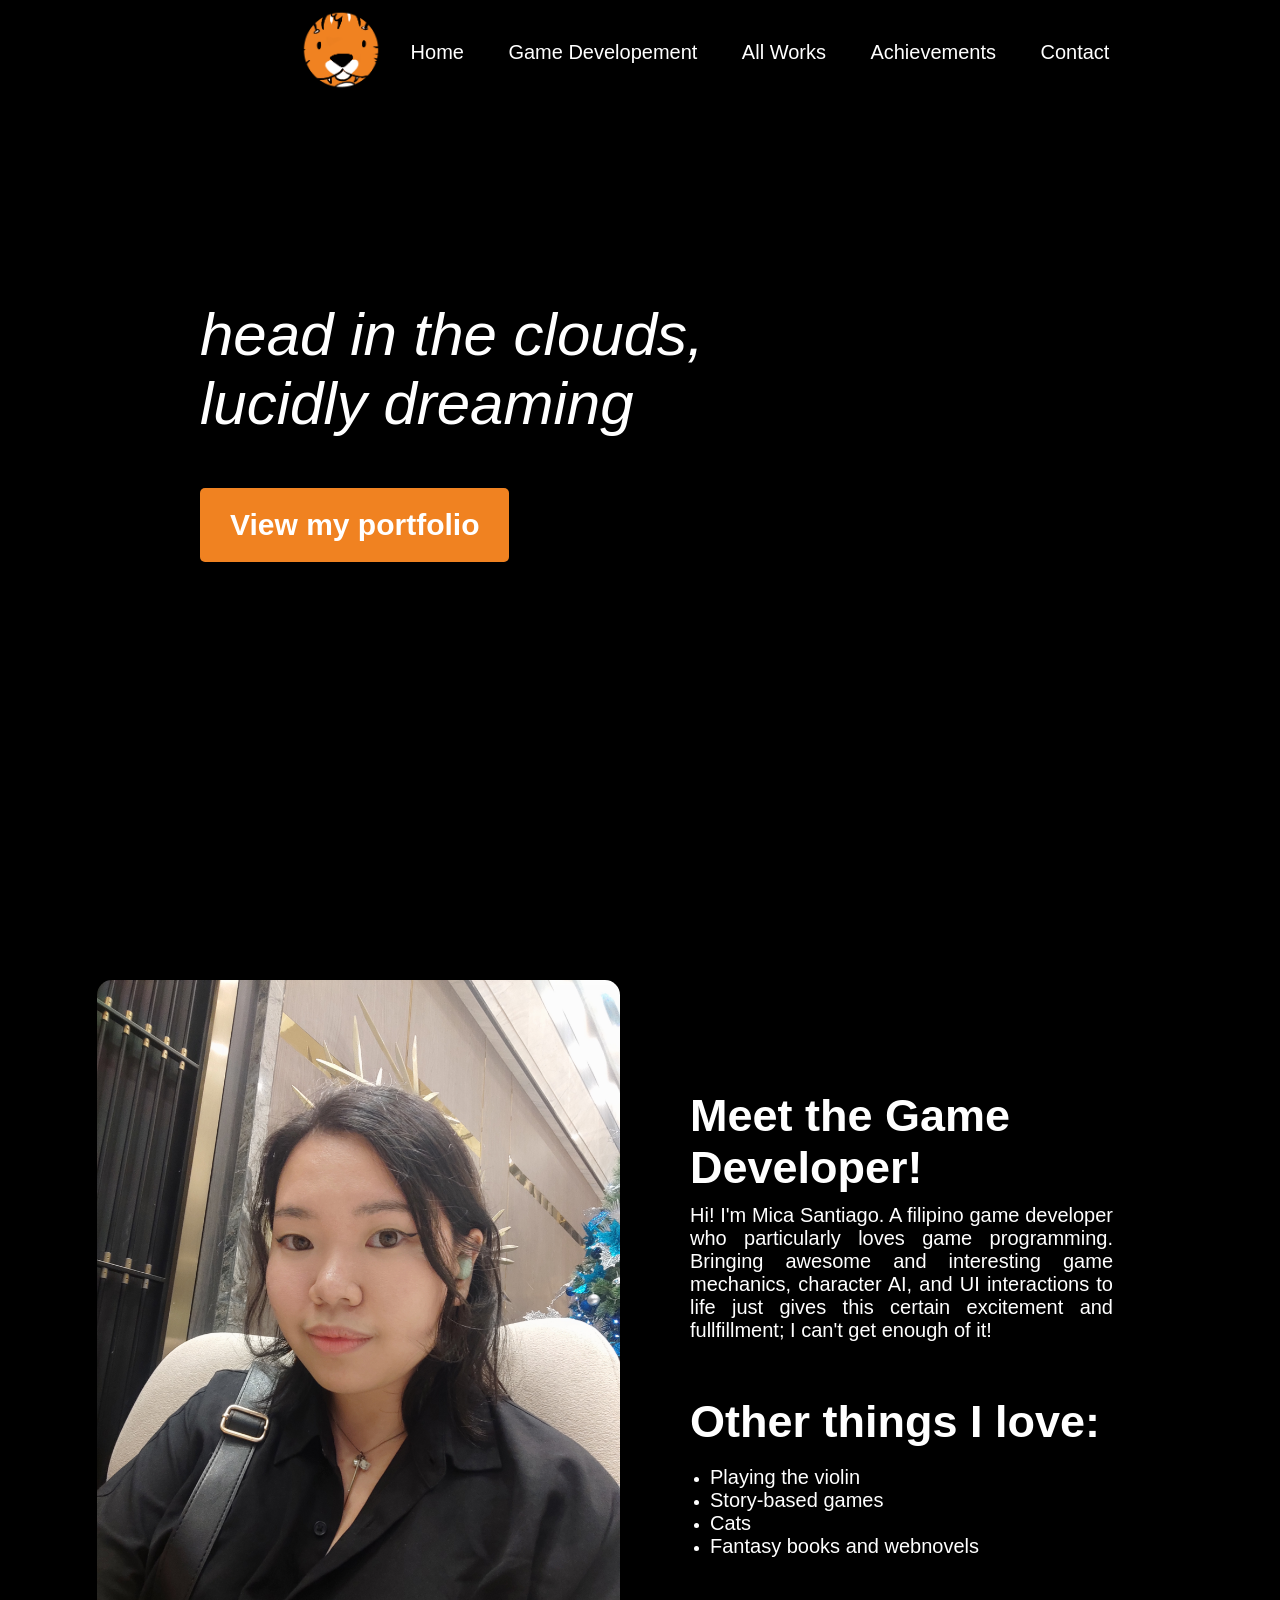
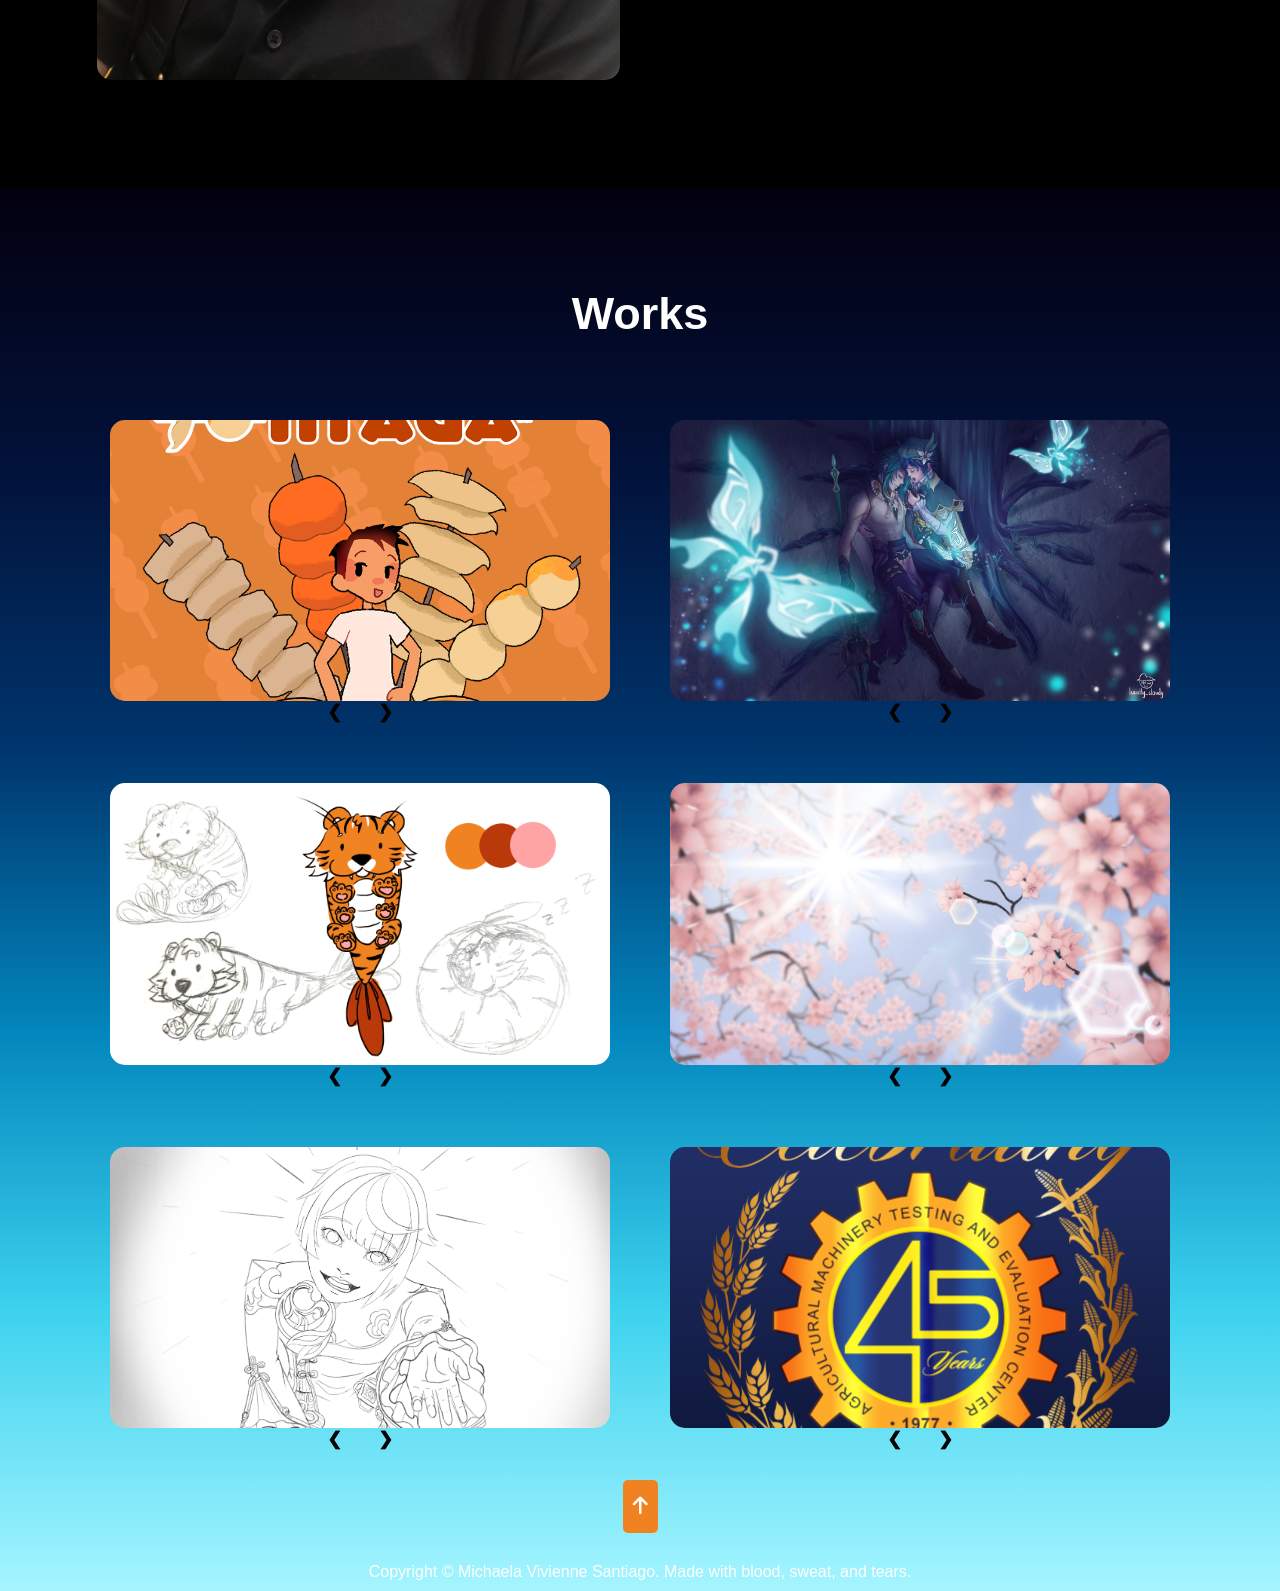
==== commit 326432b2: "Added achievements" ====
--- a/index.html
+++ b/index.html
@@ -19,6 +19,7 @@
                     <li><a href="#home">Home</a></li>
                     <li><a href="gamedevelopment.html">Game Developement</a></li>
                     <li><a href="#works">All Works</a></li>
+                    <li><a href="achievements.html">Achievements</a></li>
                     <li><a href="contact.html">Contact</a></li>
                 </ul>
             </nav>
@@ -82,7 +83,7 @@
                     </div>
                 </div>
                 <div class="mySlides1">
-                    <img src="ImageStoneWall.png">
+                    <img src="ImageDeath'sBrew.png">
                     <div class="card-body">
                         <h1 class="worksTitle">Game Developement</h1>
                         <a href="gamedevelopment.html"><button class = "card-btn"> see more</button></a>
--- a/style.css
+++ b/style.css
@@ -491,7 +491,7 @@
     flex-wrap: wrap;
     gap: 15px;
     justify-content: center;
-    padding: 10px;
+    padding: 50px;
 }
 
 .gallerycontainer .galleryimage-container .galleryimage{
